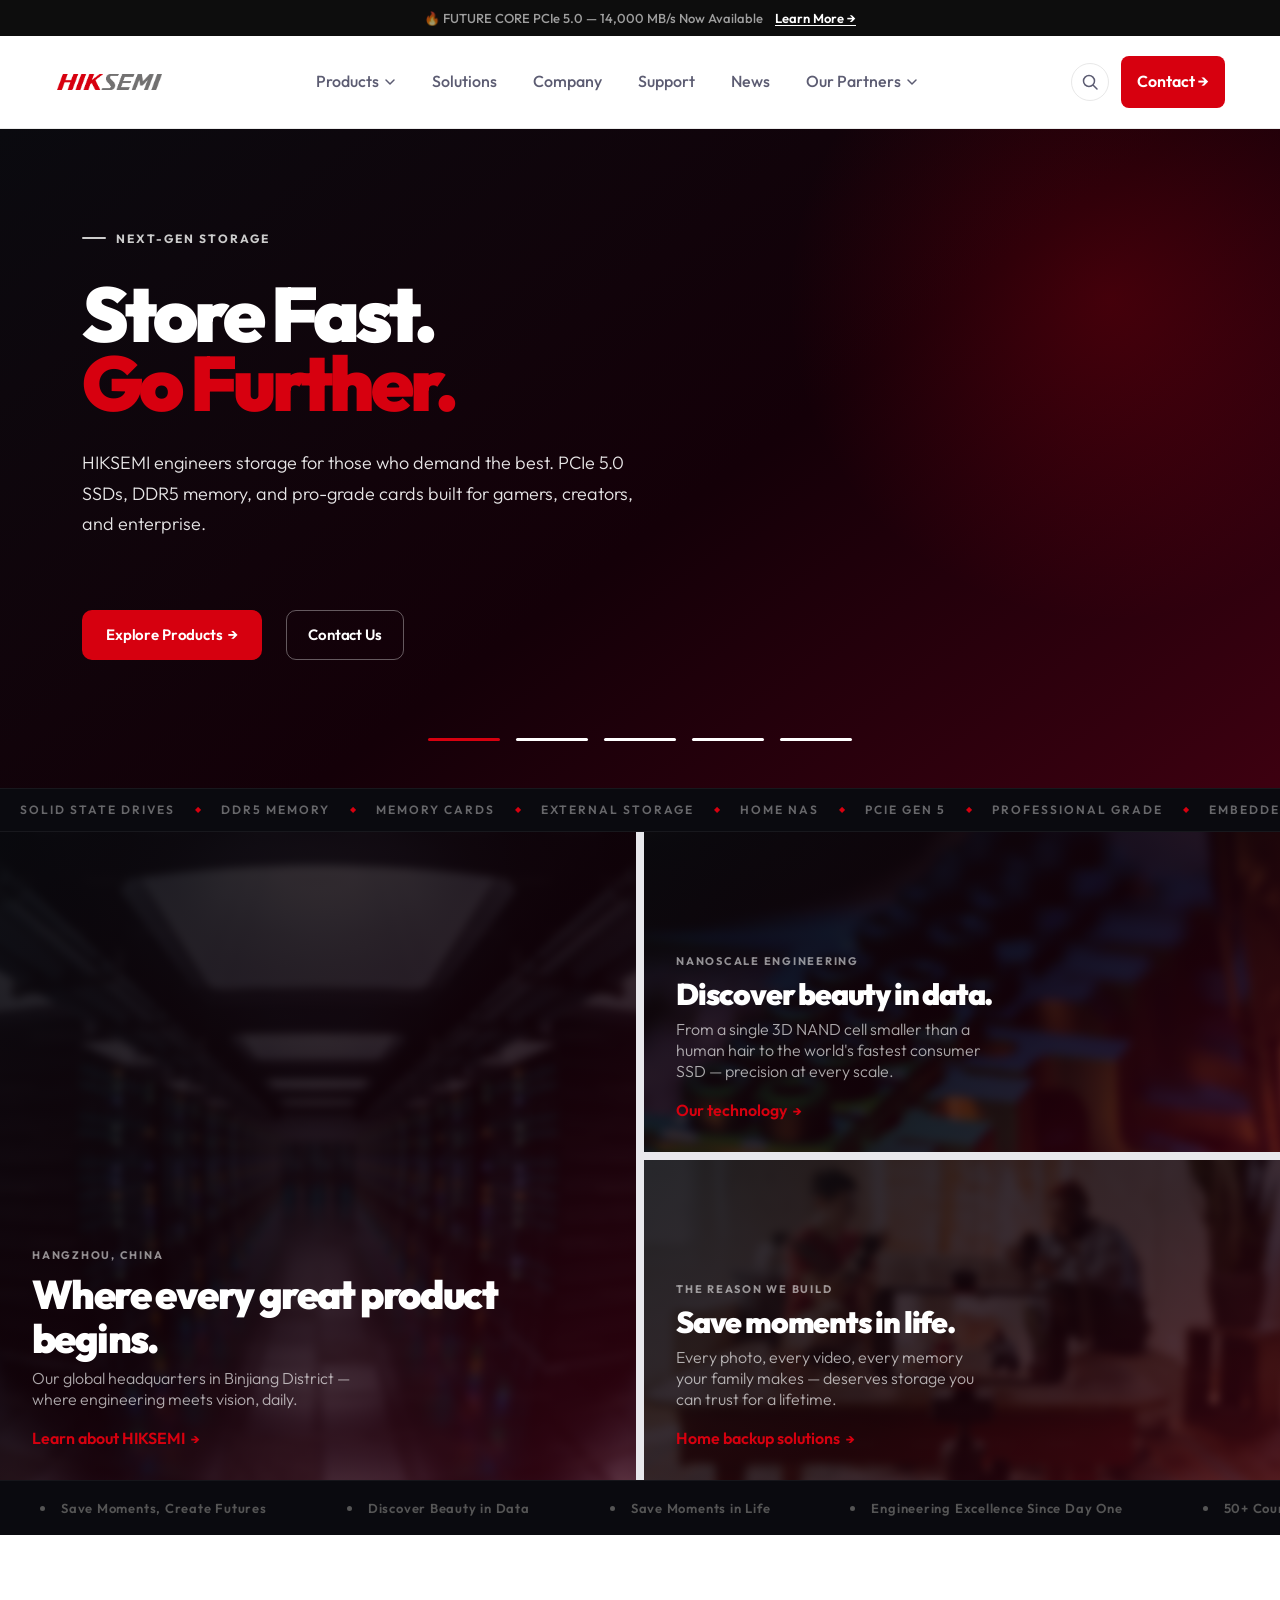
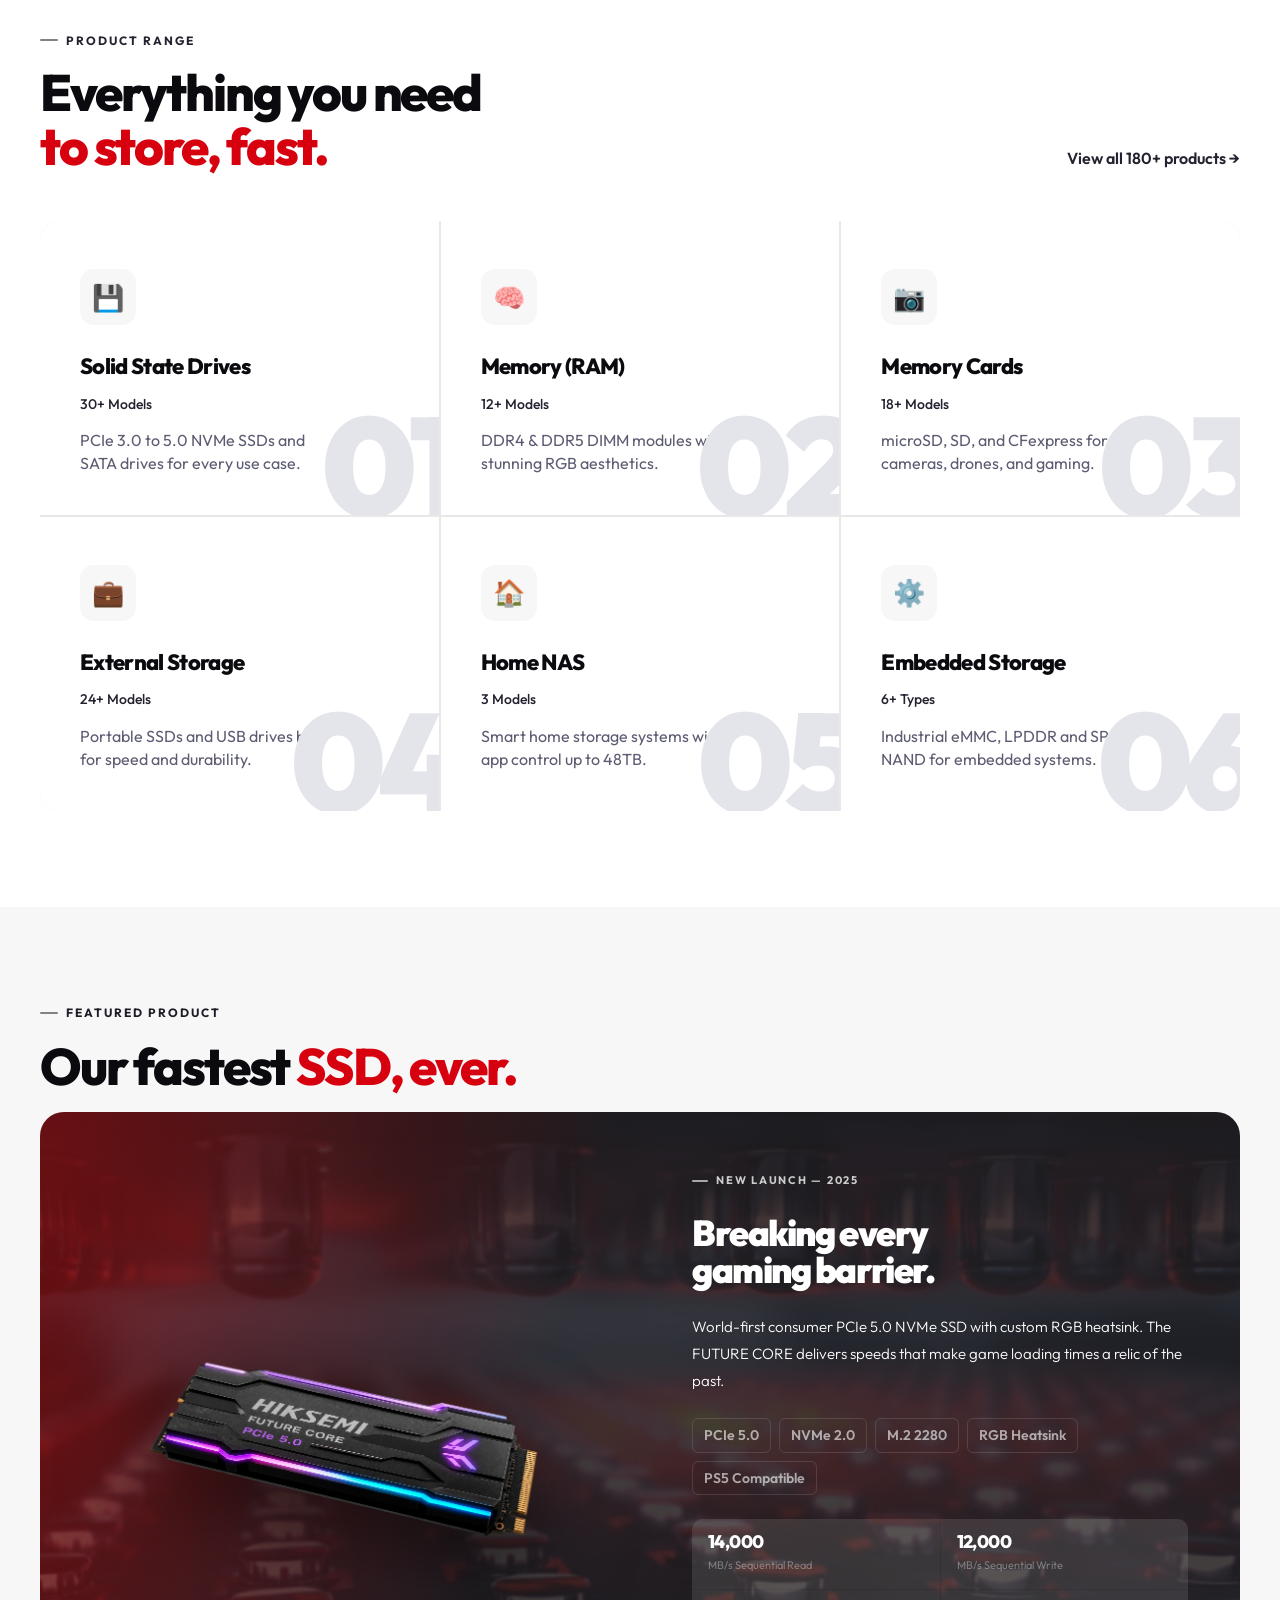
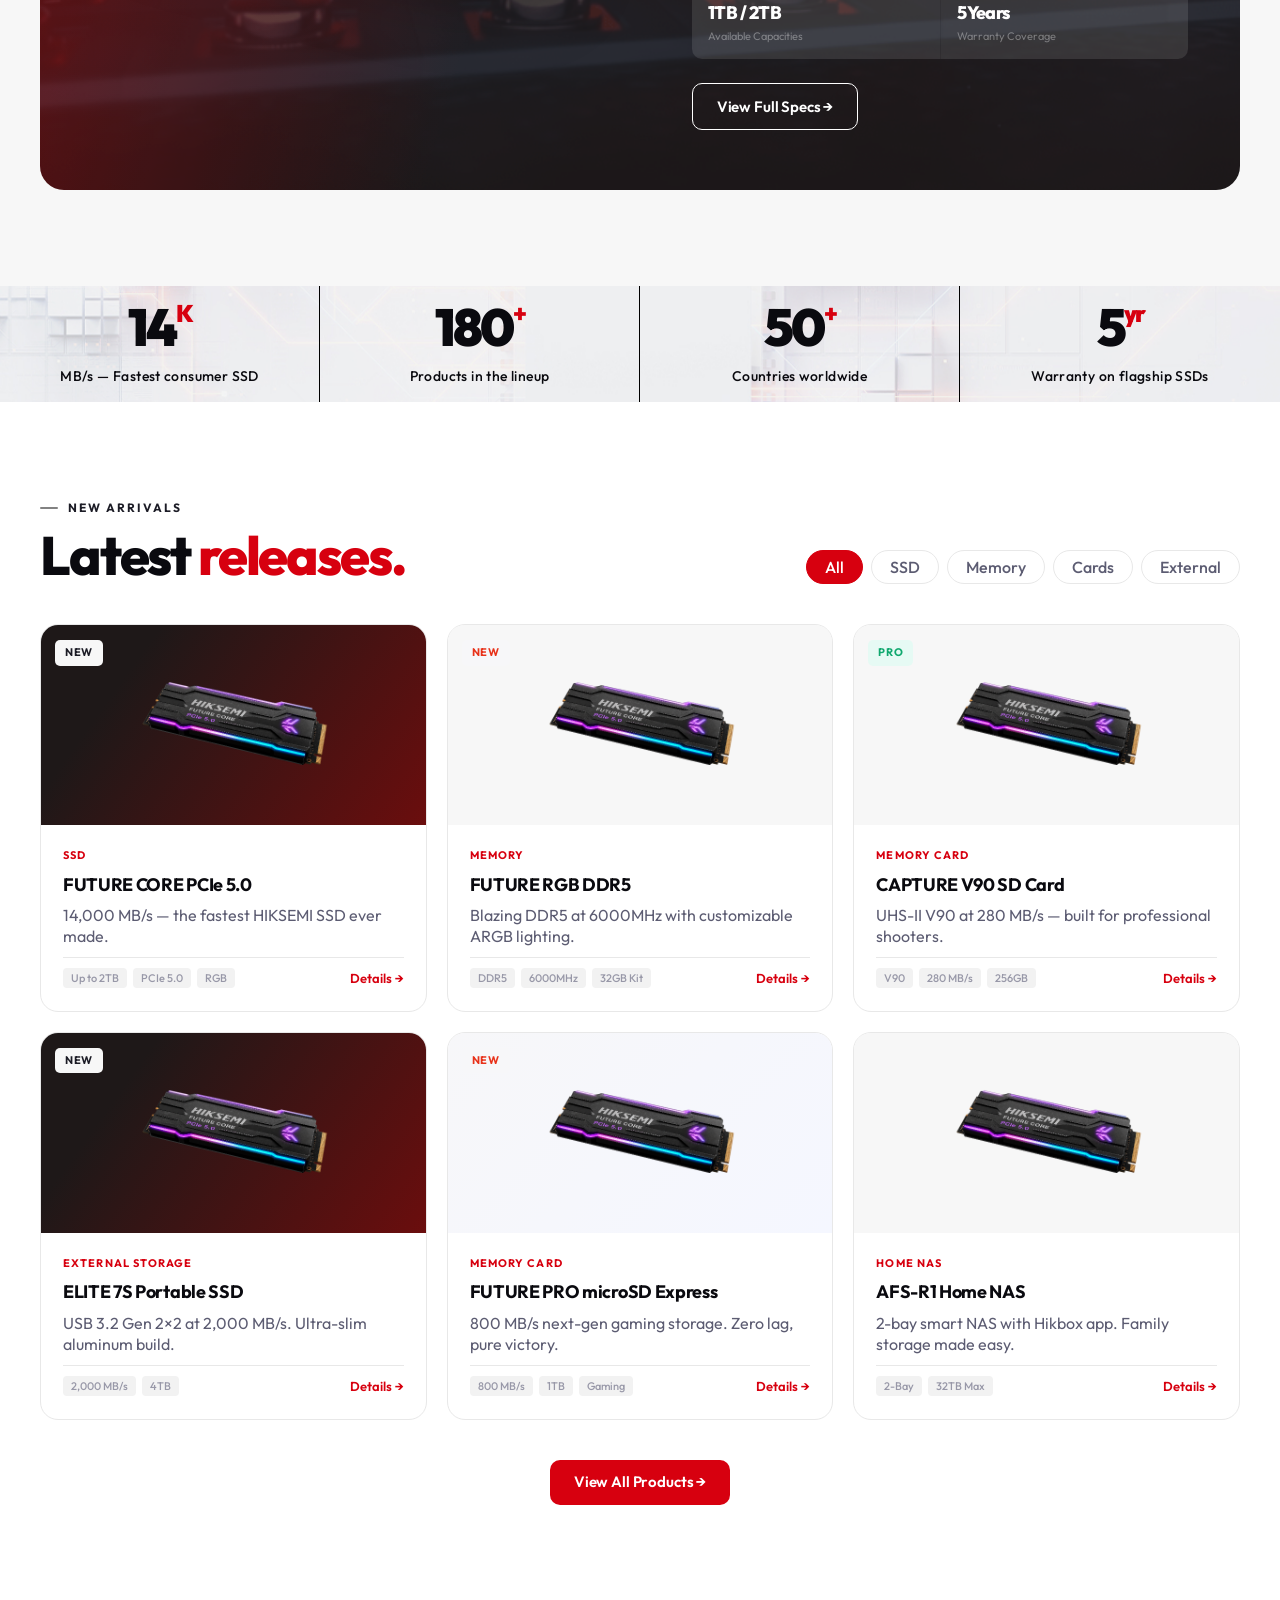
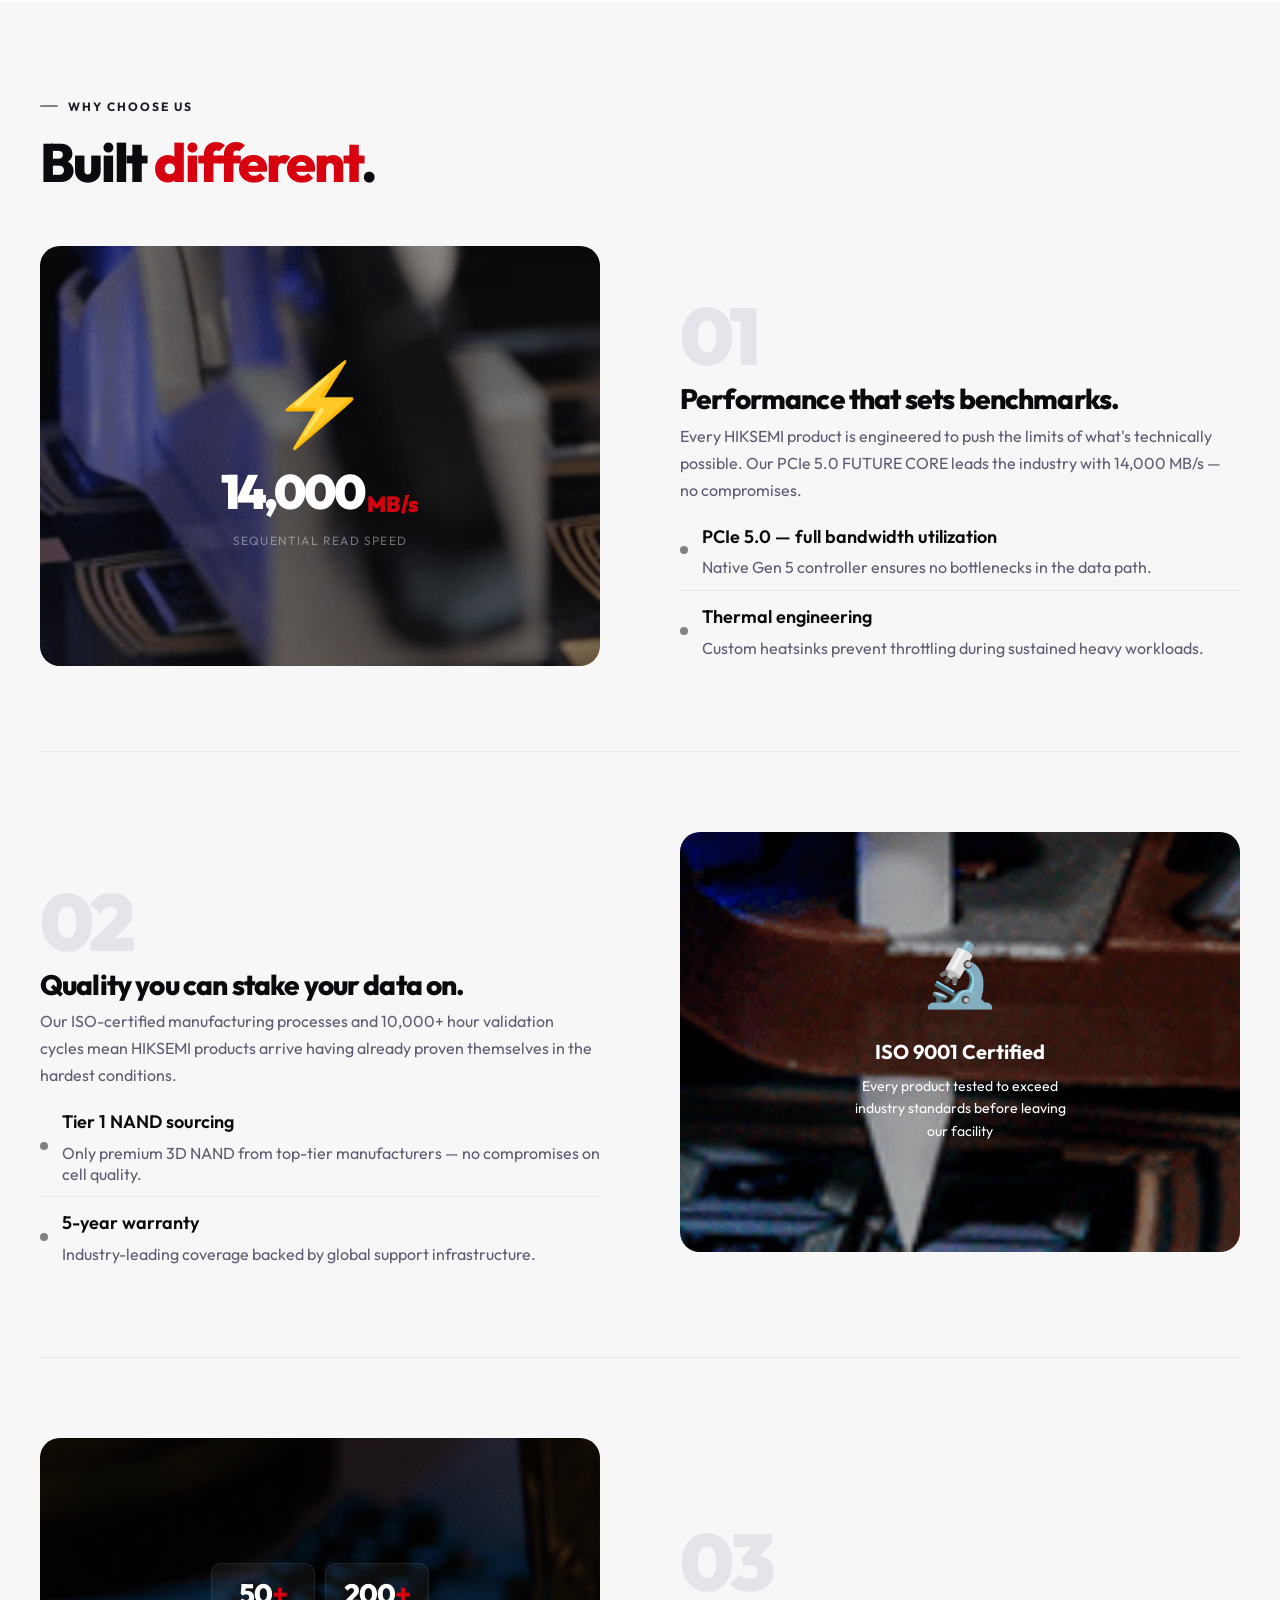
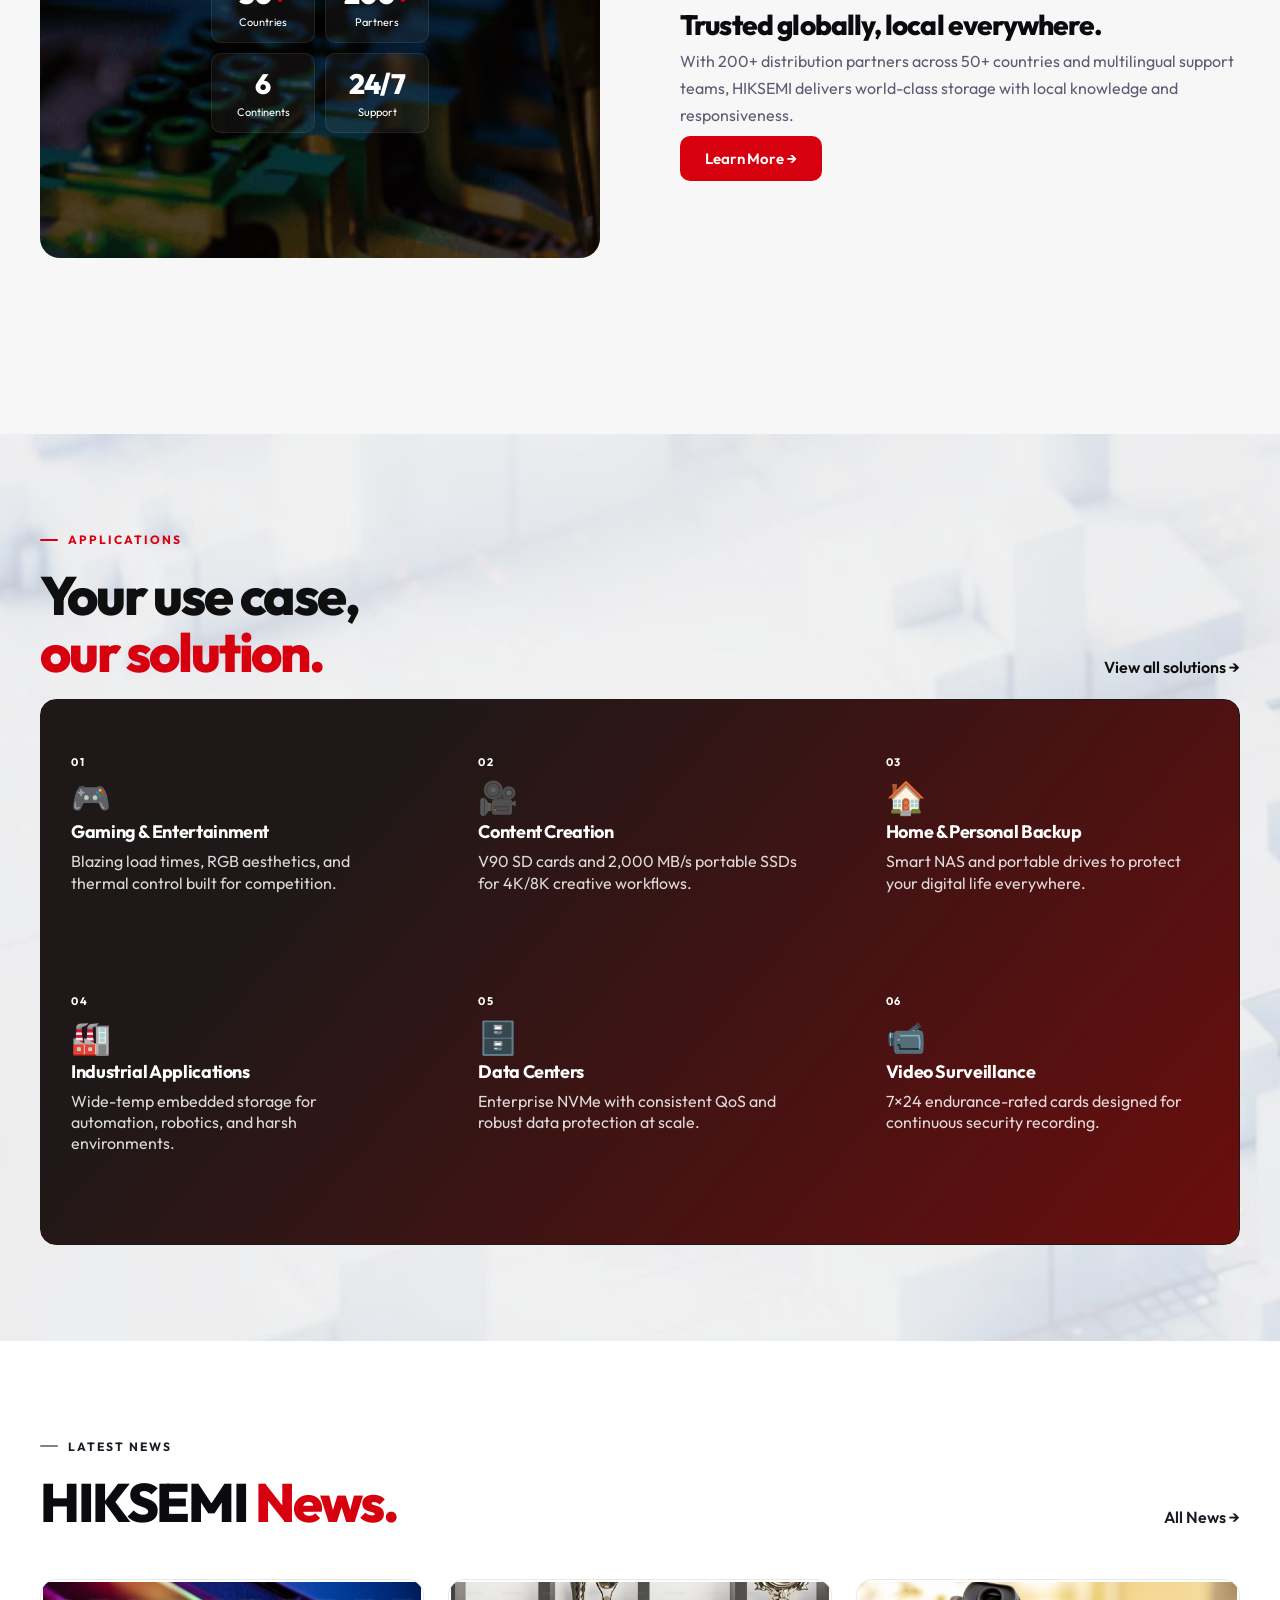
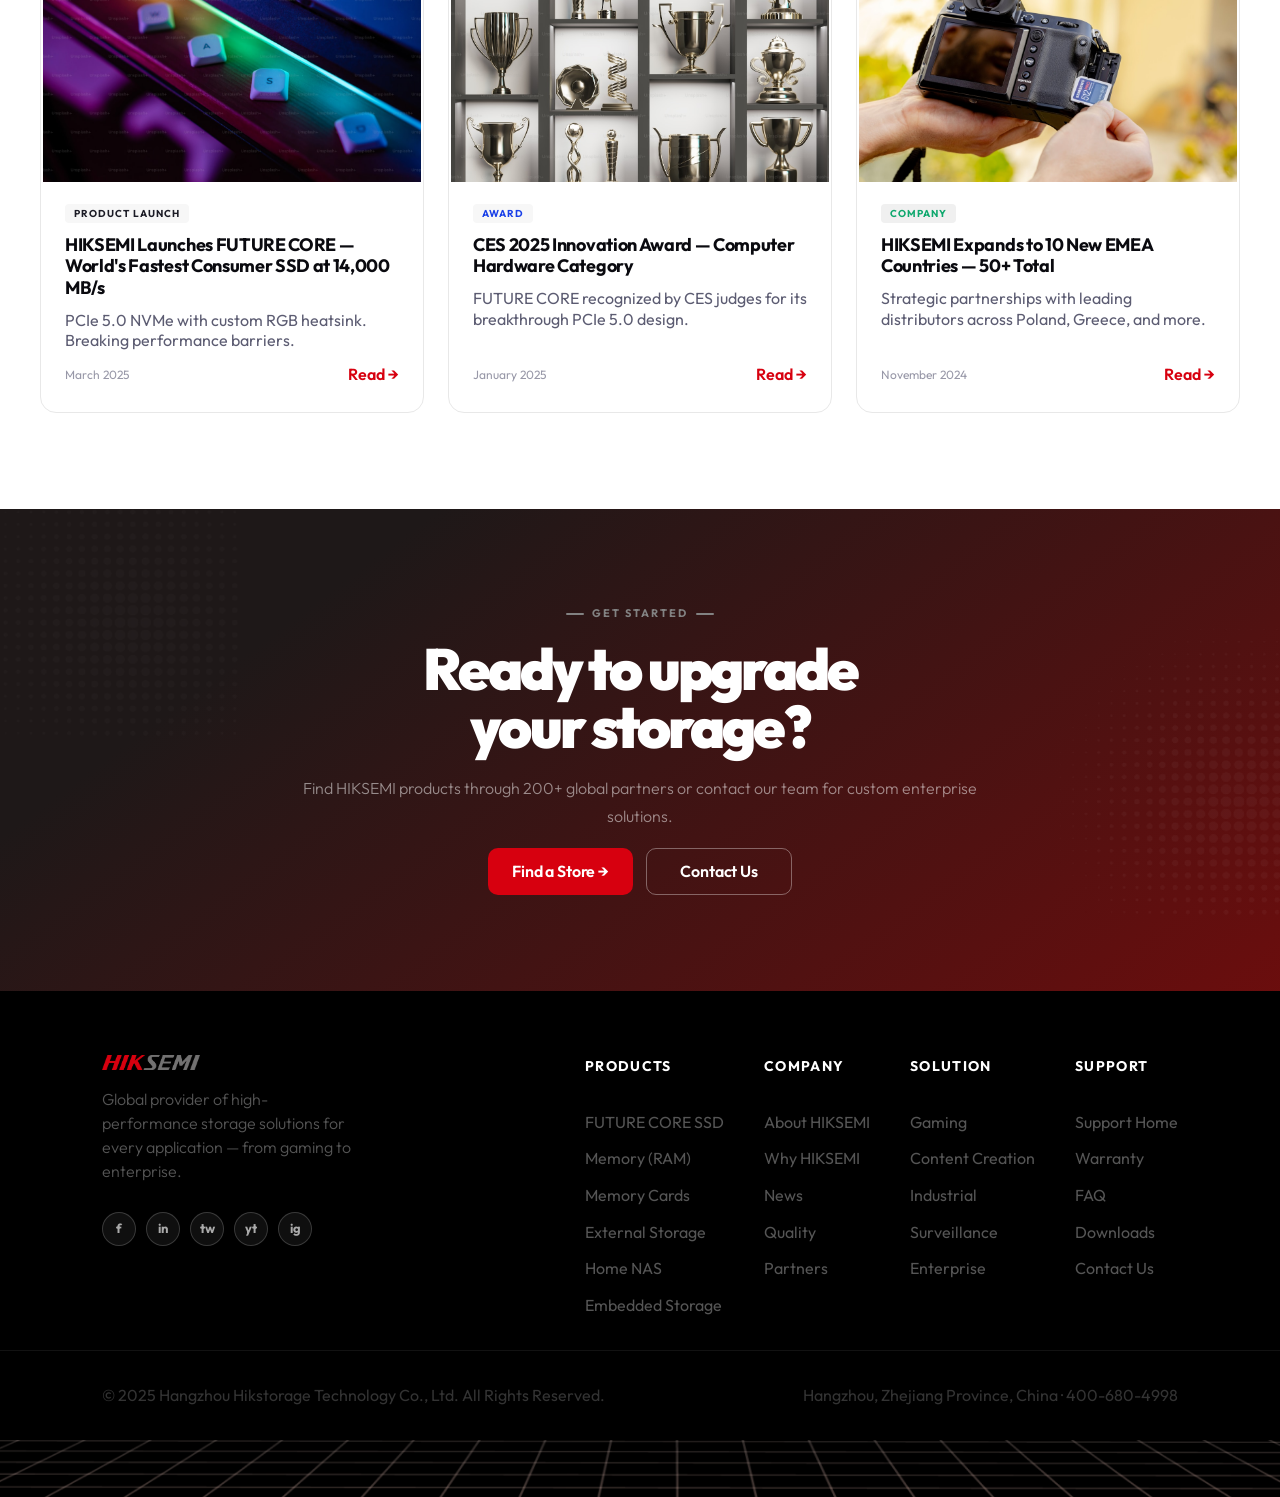
==== index.html @ 82816192 "Initial commit" ====
﻿<!DOCTYPE html>
<html lang="en">
<head>
  <meta charset="UTF-8" />
  <meta name="viewport" content="width=device-width, initial-scale=1.0" />
  <title>HIKSEMI – Store Fast. Go Further.</title>
  <link rel="preconnect" href="https://fonts.googleapis.com" />
  <link rel="preconnect" href="https://fonts.gstatic.com" crossorigin />
  <link href="https://fonts.googleapis.com/css2?family=Barlow:wght@300;400;500;600;700;800;900&family=Outfit:wght@300;400;500;600;700;800;900&display=swap" rel="stylesheet" />
  <link rel="stylesheet" href="css/styles.css" />
  <style>
    /* =============================================
       RESET & BASE
    ============================================= */
    *, *::before, *::after { box-sizing: border-box; margin: 0; padding: 0; }
    html { scroll-behavior: smooth; }
    body { font-family: 'Outfit', sans-serif; color: #0a0a0f; background: #fff; line-height: 1.6; overflow-x: hidden; }
    img { max-width: 100%; display: block; }
    a { text-decoration: none; color: inherit; }
    ul { list-style: none; }
    button { cursor: pointer; font-family: inherit; }

    /* =============================================
       VARIABLES
    ============================================= */
    :root {
      --red: #d7000f;
      --red-dark: #b5000d;
      --black: #0a0a0f;
      --steel: #1c1c26;
      --comet: #5c5c72;
      --muted: #9898a8;
      --border: #e8e8e8;
      --white: #ffffff;
      --inner: 1280px;
    }

    /* =============================================
       LAYOUT
    ============================================= */
    .wrap {
      width: 100%;
      max-width: var(--inner);
      margin: 0 auto;
      padding: 0 40px;
    }

    /* =============================================
       HERO
    ============================================= */
    .hero {
      background: linear-gradient(143deg, #0a0a0f 0%, #140008 55%, #3d0010 100%);
      min-height: 600px;
      display: flex;
      flex-direction: column;
      position: relative;
      overflow: hidden;
    }
    .hero::after {
      content: '';
      position: absolute;
      top: -180px; right: -180px;
      width: 700px; height: 700px;
      background: radial-gradient(circle, rgba(215,0,15,0.22) 0%, transparent 65%);
      pointer-events: none;
    }
    .hero-inner {
      max-width: 1920px;
      margin: 0 auto;
      padding: 100px 82px 80px;
      display: flex;
      align-items: flex-start;
      gap: 80px;
      flex: 1;
    }
    .hero-content { flex: 0 0 560px; }
    .hero-eyebrow { display: flex; align-items: center; gap: 10px; margin-bottom: 31px; }
    .hero-eyebrow-line { width: 24px; height: 2px; background: #ccc; border-radius: 1px; flex-shrink: 0; }
    .hero-eyebrow-text {
      font-family: 'Outfit', sans-serif;
      font-weight: 700;
      font-size: 12px;
      letter-spacing: 1.98px;
      color: #ccc;
      text-transform: uppercase;
    }
    .hero-h1 {
      font-family: 'Outfit', sans-serif;
      font-weight: 900;
      font-size: clamp(60px, 6vw, 90px);
      line-height: 0.9;
      letter-spacing: -4.1px;
      margin-bottom: 31px;
    }
    .hero-h1 .line1 { color: #fff; display: block; }
    .hero-h1 .line2 { color: #d7000f; display: block; }
    .hero-desc {
      font-family: 'Outfit', sans-serif;
      font-weight: 300;
      font-size: 18px;
      color: rgba(255,255,255,0.9);
      line-height: 1.7;
      margin-bottom: 70px;
    }
    .hero-btns { display: flex; gap: 24px; align-items: center; margin-bottom: 48px; }
    .hero-btn-primary {
      background: #d6000f;
      color: #fff;
      font-family: 'Outfit', sans-serif;
      font-weight: 600;
      font-size: 15px;
      letter-spacing: -0.15px;
      height: 50px;
      padding: 0 24px;
      border-radius: 10px;
      border: none;
      display: inline-flex;
      align-items: center;
      transition: background 0.2s, transform 0.15s;
      white-space: nowrap;
    }
    .hero-btn-primary:hover { background: #b5000d; transform: translateY(-1px); }
    .hero-btn-ghost {
      color: #fff;
      font-family: 'Outfit', sans-serif;
      font-weight: 600;
      font-size: 15px;
      letter-spacing: -0.15px;
      height: 50px;
      padding: 0 21px;
      border-radius: 10px;
      border: 1px solid rgba(255,255,255,0.35);
      background: transparent;
      display: inline-flex;
      align-items: center;
      transition: border-color 0.2s, background 0.2s;
    }
    .hero-btn-ghost:hover { border-color: rgba(255,255,255,0.6); background: rgba(255,255,255,0.05); }
    .hero-dots { display: flex; gap: 16px; align-items: center; position: absolute; bottom: 32px; left: 50%; transform: translateX(-50%) translateY(-500%); z-index: 2; }
    .hero-dot {
      width: 72px; height: 3px;
      border-radius: 8px;
      background: #fff;
      transition: background 0.25s;
      cursor: pointer;
      border: none;
      padding: 0;
      flex-shrink: 0;
    }
    .hero-dot.active { background: #d7000f; }

    /* Hero visual */
    .hero-visual { flex: 1; display: flex; align-items: center; justify-content: center; position: relative; }
    .hero-video {
      width: 100%;
      max-width: 600px;
      display: block;
      mix-blend-mode: screen;
      flex-shrink: 0;
    }

    /* =============================================
       MARQUEE STRIP
    ============================================= */
    .marquee-strip {
      background: #0a0a0f;
      border-top: 1px solid rgba(255,255,255,0.06);
      border-bottom: 1px solid rgba(255,255,255,0.06);
      overflow: hidden;
      height: 44px;
      display: flex;
      align-items: center;
    }
    .marquee-track {
      display: flex;
      animation: marquee-scroll 28s linear infinite;
      white-space: nowrap;
      will-change: transform;
    }
    @keyframes marquee-scroll {
      0%   { transform: translateX(0); }
      100% { transform: translateX(-50%); }
    }
    .marquee-item { display: flex; align-items: center; flex-shrink: 0; }
    .marquee-text {
      font-family: 'Outfit', sans-serif;
      font-weight: 600;
      font-size: 12px;
      letter-spacing: 2px;
      text-transform: uppercase;
      color: rgba(255,255,255,0.38);
      padding: 0 20px;
    }
    .marquee-sep { color: #d7000f; font-size: 8px; flex-shrink: 0; }

    /* =============================================
       THREE-PANEL EDITORIAL
    ============================================= */
    .editorial-panels {
      display: grid;
      grid-template-columns: 1fr 1fr;
      grid-template-rows: 320px 320px;
      gap: 8px;
      background: #e8e8ec;
    }
    .ep-panel {
      background: #111;
      overflow: hidden;
      position: relative;
    }
    .ep-left { grid-row: 1 / span 2; }
    /* full-bleed background image with blur */
    .ep-photo-left,
    .ep-photo-right {
      position: absolute;
      inset: 0;
      width: 100%;
      height: 100%;
      object-fit: cover;
      z-index: 0;
      border-radius: 0;
      transform: scale(1.06);
      filter: blur(4px);
    }
    /* brand red-black gradient overlay */
    .ep-panel::after {
      content: '';
      position: absolute;
      inset: 0;
      background: linear-gradient(
        143deg,
        rgba(10,10,15,0.88) 0%,
        rgba(20,0,8,0.82) 55%,
        rgba(61,0,16,0.75) 100%
      );
      z-index: 1;
      pointer-events: none;
    }
    .ep-content {
      position: absolute;
      bottom: 0;
      left: 0;
      right: 0;
      padding: 28px 32px;
      display: flex;
      flex-direction: column;
      gap: 8px;
      z-index: 2;
    }
    .ep-label {
      font-family: 'Outfit', sans-serif;
      font-weight: 700;
      font-size: 11px;
      letter-spacing: 1.76px;
      color: rgba(255,255,255,0.55);
      text-transform: uppercase;
    }
    .ep-heading-lg {
      font-family: 'Outfit', sans-serif;
      font-weight: 900;
      font-size: 40px;
      color: #fff;
      letter-spacing: -1.6px;
      line-height: 44px;
      margin: 0;
    }
    .ep-heading-sm {
      font-family: 'Outfit', sans-serif;
      font-weight: 900;
      font-size: 30px;
      color: #fff;
      letter-spacing: -1.2px;
      line-height: 33px;
      margin: 0;
    }
    .ep-desc {
      font-family: 'Outfit', sans-serif;
      font-weight: 300;
      font-size: 16px;
      color: rgba(255,255,255,0.65);
      line-height: 21px;
      max-width: 320px;
    }
    .ep-link {
      display: inline-flex;
      align-items: center;
      gap: 6px;
      font-family: 'Outfit', sans-serif;
      font-weight: 600;
      font-size: 16px;
      color: #d7000f;
      text-decoration: none;
      padding-top: 8px;
      width: fit-content;
      transition: opacity 0.2s;
    }
    .ep-link:hover { opacity: 0.75; }
    .ep-link-arrow { font-weight: 700; font-size: 13px; }
    .ep-dot-pattern { display: none; }
    @media (max-width: 992px) {
      .editorial-panels {
        grid-template-columns: 1fr;
        grid-template-rows: auto auto auto;
      }
      .ep-left { grid-row: auto; min-height: 400px; }
      .ep-photo-left { width: 220px; height: 220px; bottom: 140px; }
    }
    @media (max-width: 600px) {
      .editorial-panels { gap: 4px; }
      .ep-heading-lg { font-size: 32px; line-height: 36px; }
      .ep-heading-sm { font-size: 24px; line-height: 28px; }
    }

    /* =============================================
       TICKER QUOTES
    ============================================= */
    .ticker-wrap {
      background: #0a0a0f;
      border-top: 1px solid rgba(255,255,255,0.05);
      padding: 21px 0 20px;
      overflow: hidden;
    }
    .ticker-track {
      display: flex;
      align-items: center;
      width: max-content;
      animation: ticker-scroll 28s linear infinite;
    }
    .ticker-item {
      display: flex;
      align-items: center;
      gap: 16px;
      padding: 0 40px;
      flex-shrink: 0;
    }
    .ticker-dot {
      width: 5px;
      height: 5px;
      background: #555;
      border-radius: 2.5px;
      flex-shrink: 0;
    }
    .ticker-text {
      font-family: 'Outfit', sans-serif;
      font-size: 13px;
      font-weight: 600;
      color: #555;
      letter-spacing: 0.78px;
      white-space: nowrap;
      line-height: 1;
    }
    @keyframes ticker-scroll {
      0%   { transform: translateX(0); }
      100% { transform: translateX(-50%); }
    }

    /* =============================================
       CATEGORIES GRID — "Everything you need to store, fast."
    ============================================= */
    .cats-section { background: #fff; padding: 96px 0; }
    .cats-header {
      display: flex;
      align-items: flex-end;
      justify-content: space-between;
      margin-bottom: 48px;
    }
    .cats-eyebrow { display: flex; align-items: center; gap: 8px; margin-bottom: 16px; }
    .cats-eyebrow-line { width: 18px; height: 2px; background: #828282; border-radius: 1px; flex-shrink: 0; }
    .cats-eyebrow-text {
      font-weight: 700;
      font-size: 12px;
      letter-spacing: 1.9775px;
      color: #222230;
      text-transform: uppercase;
    }
    .cats-heading {
      font-weight: 800;
      font-size: clamp(38px, 4vw, 54px);
      line-height: 1.05;
      letter-spacing: -2.16px;
      color: #0a0a0f;
      margin: 0;
    }
    .cats-heading span { color: #d7000f; display: block; }
    .cats-view-all {
      font-weight: 600;
      font-size: 16px;
      color: #222230;
      text-decoration: none;
      white-space: nowrap;
      flex-shrink: 0;
      padding-bottom: 2px;
      transition: color 0.2s;
    }
    .cats-view-all:hover { color: #d7000f; }
    .cats-grid-wrap {
      background: #e8e8e8;
      border-radius: 20px;
      overflow: hidden;
    }
    .cats-grid {
      display: grid;
      grid-template-columns: repeat(3, 1fr);
      gap: 2px;
    }
    .cats-card {
      background: #fff;
      overflow: hidden;
      position: relative;
      padding: 48px 40px 40px;
      text-decoration: none;
      display: block;
      min-height: 287px;
      transition: background 0.2s;
    }
    .cats-card:hover { background: #fafafa; }
    .cats-card-icon {
      width: 56px;
      height: 56px;
      background: #f7f7f7;
      border-radius: 14px;
      display: flex;
      align-items: center;
      justify-content: center;
      font-size: 26px;
      margin-bottom: 24px;
      flex-shrink: 0;
    }
    .cats-card-name {
      font-weight: 800;
      font-size: 22px;
      color: #0a0a0f;
      letter-spacing: -0.66px;
      margin-bottom: 8px;
    }
    .cats-card-count {
      font-weight: 500;
      font-size: 14px;
      color: #222230;
      margin-bottom: 14px;
    }
    .cats-card-desc {
      font-weight: 400;
      font-size: 16px;
      color: #5c5c72;
      line-height: 23.1px;
      max-width: 260px;
    }
    .cats-card-num {
      position: absolute;
      bottom: -20px;
      right: -18px;
      font-weight: 900;
      font-size: 140px;
      color: #e4e4eb;
      letter-spacing: -8.4px;
      line-height: 140px;
      pointer-events: none;
      user-select: none;
    }

    /* =============================================
       FEATURED PRODUCT SHOWCASE — "Our fastest SSD, ever."
    ============================================= */
    .fp-section { background: #f7f7f7; padding: 96px 0; }
    .fp-eyebrow { display: flex; align-items: center; gap: 8px; margin-bottom: 18px; }
    .fp-eyebrow-line { width: 18px; height: 2px; background: #828282; border-radius: 1px; flex-shrink: 0; }
    .fp-eyebrow-text {
      font-weight: 700;
      font-size: 12px;
      letter-spacing: 1.9775px;
      color: #1c1c26;
      text-transform: uppercase;
    }
    .fp-heading {
      font-weight: 800;
      font-size: clamp(38px, 4vw, 54px);
      line-height: 1.05;
      letter-spacing: -2.16px;
      color: #0a0a0f;
      margin: 0 0 18px;
    }
    .fp-heading span { color: #d7000f; }
    .fp-card {
      position: relative;
      border-radius: 24px;
      overflow: hidden;
      min-height: 540px;
      display: flex;
    }
    .fp-card-bg {
      position: absolute;
      inset: 0;
      background: linear-gradient(106.62deg, rgb(117,12,12) 1.95%, rgb(30,24,24) 41.74%);
    }
    .fp-card-bg-img {
      position: absolute;
      inset: 0;
      width: 100%;
      height: 100%;
      object-fit: cover;
      opacity: 0.16;
      display: block;
    }
    /* Left visual half */
    .fp-left {
      flex: 0 0 50%;
      position: relative;
      overflow: hidden;
      display: flex;
      align-items: center;
      justify-content: center;
      padding: 40px;
      min-height: 540px;
    }
    .fp-product-img {
      width: 100%;
      max-width: 420px;
      height: auto;
      object-fit: contain;
      display: block;
      position: relative;
      z-index: 2;
      filter: drop-shadow(0 32px 48px rgba(0,0,0,0.6));
    }
    /* Right content half */
    .fp-right {
      flex: 0 0 50%;
      position: relative;
      z-index: 1;
      padding: 60px 52px;
      display: flex;
      flex-direction: column;
      gap: 24px;
      justify-content: center;
    }
    .fp-inner-eyebrow { display: flex; align-items: center; gap: 8px; }
    .fp-inner-eyebrow-line { width: 16px; height: 2px; background: #a8a8a8; border-radius: 1px; flex-shrink: 0; }
    .fp-inner-eyebrow-text {
      font-weight: 700;
      font-size: 11px;
      color: #ccc;
      letter-spacing: 1.76px;
      text-transform: uppercase;
    }
    .fp-inner-heading {
      font-weight: 900;
      font-size: 36px;
      color: #fff;
      letter-spacing: -1.44px;
      line-height: 37.8px;
      margin: 0;
    }
    .fp-desc {
      font-weight: 300;
      font-size: 15px;
      color: #fff;
      line-height: 27px;
      margin: 0;
    }
    .fp-tags { display: flex; gap: 8px; flex-wrap: wrap; }
    .fp-tag {
      border: 1px solid rgba(255,255,255,0.12);
      border-radius: 6px;
      padding: 5px 11px;
      font-weight: 600;
      font-size: 14px;
      color: rgba(255,255,255,0.6);
      white-space: nowrap;
    }
    .fp-stats {
      display: grid;
      grid-template-columns: 1fr 1fr;
      gap: 1px;
      background: rgba(255,255,255,0.08);
      border-radius: 10px;
      overflow: hidden;
    }
    .fp-stat {
      background: rgba(255,255,255,0.03);
      padding: 14px 16px;
    }
    .fp-stat-val {
      font-weight: 800;
      font-size: 18px;
      color: #fff;
      letter-spacing: -0.54px;
      line-height: 18px;
      margin-bottom: 6px;
    }
    .fp-stat-lbl {
      font-weight: 400;
      font-size: 11px;
      color: rgba(255,255,255,0.35);
    }
    .fp-btn {
      display: inline-flex;
      align-items: center;
      justify-content: center;
      width: 166px;
      height: 47px;
      border: 1px solid #fff;
      border-radius: 10px;
      font-weight: 600;
      font-size: 15px;
      color: #fff;
      letter-spacing: -0.15px;
      text-decoration: none;
      transition: background 0.2s;
    }
    .fp-btn:hover { background: rgba(255,255,255,0.1); }

    /* =============================================
       STATS BAR
    ============================================= */
    .stats-bar {
      position: relative;
      overflow: hidden;
    }
    .stats-bar::before {
      content: '';
      position: absolute;
      inset: 0;
      background-image: url('images/stats-bg.jpg');
      background-size: cover;
      background-position: center;
    }
    .stats-bar::after {
      content: '';
      position: absolute;
      inset: 0;
      background: rgba(0,0,0,0.04);
    }
    .stats-grid {
      display: flex;
      align-items: center;
      position: relative;
      z-index: 1;
      max-width: var(--inner);
      margin: 0 auto;
    }
    .stat-item {
      flex: 0 0 25%;
      display: flex;
      flex-direction: column;
      align-items: center;
      justify-content: center;
      height: 116px;
      padding: 0 20px;
      text-align: center;
      border-right: 1px solid #000;
    }
    .stat-item:last-child { border-right: none; }
    .stat-value {
      font-weight: 900;
      font-size: 52px;
      color: #0a0a0f;
      letter-spacing: -2.6px;
      line-height: 52px;
      margin-bottom: 8px;
    }
    .stat-value span {
      font-size: 24px;
      color: #d7000f;
      font-weight: 900;
      letter-spacing: -2.6px;
      vertical-align: top;
      line-height: 24px;
    }
    .stat-label {
      font-weight: 500;
      font-size: 14px;
      color: #0a0a0f;
      text-align: center;
      letter-spacing: 0.39px;
    }

    /* =============================================
       NEW ARRIVALS / LATEST RELEASES
    ============================================= */
    .latest-section { padding: 96px 0; background: #fff; }
    .latest-top {
      display: flex;
      align-items: flex-end;
      justify-content: space-between;
      margin-bottom: 40px;
    }
    .latest-eyebrow {
      display: flex;
      align-items: center;
      gap: 10px;
      margin-bottom: 10px;
    }
    .latest-eyebrow-line { width: 18px; height: 2px; background: #828282; border-radius: 1px; flex-shrink: 0; }
    .latest-eyebrow-text {
      font-weight: 700;
      font-size: 12px;
      letter-spacing: 1.9775px;
      color: #1c1c26;
      text-transform: uppercase;
    }
    .latest-heading {
      font-weight: 800;
      font-size: 54px;
      letter-spacing: -2.16px;
      line-height: 56.7px;
      color: #0a0a0f;
      margin: 0;
    }
    .latest-heading span { color: #d7000f; }
    .latest-filters {
      display: flex;
      gap: 8px;
      flex-shrink: 0;
    }
    .filter-tab {
      height: 34px;
      padding: 0 18px;
      font-weight: 500;
      font-size: 16px;
      border-radius: 100px;
      border: 1px solid #e8e8e8;
      background: #fff;
      color: #5c5c72;
      cursor: pointer;
      white-space: nowrap;
      transition: background 0.2s, color 0.2s, border-color 0.2s;
    }
    .filter-tab.active { background: #d7000f; color: #fff; border-color: #d7000f; }
    .filter-tab:hover:not(.active) { border-color: #9898a8; color: #1c1c26; }
    .latest-grid {
      display: grid;
      grid-template-columns: repeat(3, 1fr);
      gap: 20px;
    }
    .na-card {
      border: 1px solid #e8e8e8;
      border-radius: 18px;
      background: #fff;
      overflow: hidden;
      display: flex;
      flex-direction: column;
      transition: box-shadow 0.25s, transform 0.25s;
    }
    .na-card:hover { box-shadow: 0 8px 32px rgba(0,0,0,0.1); transform: translateY(-2px); }
    .na-img {
      height: 200px;
      position: relative;
      overflow: hidden;
      display: flex;
      align-items: center;
      justify-content: center;
      flex-shrink: 0;
    }
    .na-img-dark { background: linear-gradient(125.67deg, rgb(30,24,24) 22.83%, rgb(117,12,12) 110.15%); }
    .na-img-gray { background: #f7f7f7; }
    .na-img-light { background: linear-gradient(135deg, #f7f7f9 0%, #f5f7ff 100%); }
    .na-img-label {
      font-weight: 800;
      font-size: 13px;
      letter-spacing: 1px;
      color: rgba(255,255,255,0.18);
      text-align: center;
      padding: 0 20px;
    }
    .na-img-gray .na-img-label,
    .na-img-light .na-img-label { color: rgba(0,0,0,0.12); }
    .na-product-img { width: 200px; height: 110px; object-fit: contain; display: block; }
    .na-badge {
      position: absolute;
      top: 15px;
      left: 14px;
      font-weight: 700;
      font-size: 11px;
      letter-spacing: 0.66px;
      text-transform: uppercase;
      padding: 4px 10px;
      border-radius: 5px;
      z-index: 1;
    }
    .na-badge-new       { background: #f7f7f7; color: #1c1c26; }
    .na-badge-new-light { background: #f7f7f9; color: #e8321a; }
    .na-badge-pro       { background: #e6faf4; color: #0fa86e; }
    .na-body {
      padding: 22px;
      display: flex;
      flex-direction: column;
      gap: 10px;
      flex: 1;
    }
    .na-cat  { font-weight: 700; font-size: 11px; letter-spacing: 1.1px; text-transform: uppercase; color: #d7000f; }
    .na-name { font-weight: 700; font-size: 18px; letter-spacing: -0.32px; line-height: 20.8px; color: #0a0a0f; }
    .na-desc { font-weight: 400; font-size: 16px; line-height: 20.8px; color: #5c5c72; flex: 1; }
    .na-footer {
      display: flex;
      align-items: center;
      justify-content: space-between;
      border-top: 1px solid #e8e8e8;
      padding-top: 10px;
    }
    .na-tags { display: flex; gap: 6px; flex-wrap: wrap; }
    .na-tag  { height: 20px; padding: 0 8px; background: #f2f2f2; border-radius: 4px; font-size: 11px; font-weight: 500; color: #9898a8; line-height: 20px; white-space: nowrap; }
    .na-cta  { font-size: 13px; font-weight: 600; color: #d7000f; white-space: nowrap; flex-shrink: 0; }
    .latest-view-all { text-align: center; margin-top: 40px; }
    .latest-view-all a {
      display: inline-flex;
      align-items: center;
      justify-content: center;
      width: 180px;
      height: 45px;
      background: #d7000f;
      color: #fff;
      border-radius: 10px;
      font-size: 15px;
      font-weight: 600;
      letter-spacing: -0.15px;
      text-decoration: none;
      transition: opacity 0.2s;
    }
    .latest-view-all a:hover { opacity: 0.88; }

    /* =============================================
       WHY HIKSEMI — "Built different."
    ============================================= */
    .why-section { padding: 96px 0; background: #f7f7f7; }
    .why-eyebrow { display: flex; align-items: center; gap: 10px; margin-bottom: 18px; }
    .why-eyebrow-line { width: 18px; height: 2px; background: #828282; border-radius: 1px; flex-shrink: 0; }
    .why-eyebrow-text { font-weight: 700; font-size: 12px; letter-spacing: 1.9775px; color: #1c1c26; text-transform: uppercase; }
    .why-heading { font-weight: 800; font-size: 54px; letter-spacing: -2.16px; line-height: 56.7px; color: #0a0a0f; margin: 0 0 18px; }
    .why-heading span { color: #d7000f; }
    .why-blocks { display: flex; flex-direction: column; }
    .why-block {
      display: flex;
      gap: 80px;
      align-items: flex-start;
      padding: 80px 0;
      border-top: 1px solid #e8e8e8;
    }
    .why-block:first-child { border-top: none; padding-top: 38px; }
    /* Block 2 HTML order (content → image) naturally achieves left/right alternation without row-reverse */
    .why-block-image {
      flex: 0 0 calc(50% - 40px);
      aspect-ratio: 600 / 450;
      border-radius: 20px;
      overflow: hidden;
      position: relative;
    }
    .why-block-image img {
      position: absolute; inset: 0;
      width: 100%; height: 100%;
      object-fit: cover; display: block;
    }
    .why-block-image-overlay { position: absolute; inset: 0; border-radius: 20px; }
    .why-block-image-center {
      position: absolute;
      top: 50%; left: 50%;
      transform: translate(-50%, -50%);
      text-align: center;
      width: 100%;
    }
    /* Block 1 — speed overlay */
    .why-speed-emoji { font-size: 80px; line-height: 1; display: block; margin-bottom: 24px; }
    .why-speed-row { display: inline-flex; align-items: flex-end; gap: 4px; }
    .why-speed-num {
      font-weight: 900; font-size: 48px; color: #fff;
      letter-spacing: -2.4px; line-height: 48px;
    }
    .why-speed-unit {
      font-size: 22px; font-weight: 900; color: #d7000f;
      line-height: 22px;
    }
    .why-speed-label {
      display: block; margin-top: 14px;
      font-size: 12px; font-weight: 400;
      color: rgba(255,255,255,0.4);
      letter-spacing: 1.2px; text-transform: uppercase;
    }
    /* Block 2 — ISO overlay */
    .why-cert-emoji  { font-size: 64px; line-height: 1; display: block; margin-bottom: 31px; }
    .why-cert-title  { font-size: 20px; font-weight: 700; color: #fff; margin-bottom: 7px; }
    .why-cert-desc   { font-size: 14px; font-weight: 400; color: #fff; line-height: 22.4px; max-width: 220px; margin: 0 auto; }
    /* Block 3 — global stats grid overlay */
    .why-stats-grid {
      display: grid; grid-template-columns: 1fr 1fr;
      gap: 10px; width: 218px; margin: 0 auto;
    }
    .why-stat-card {
      background: rgba(255,255,255,0.05);
      border: 1px solid rgba(255,255,255,0.08);
      border-radius: 10px; padding: 16px;
      height: 80px; box-sizing: border-box;
    }
    .why-stat-val { font-size: 28px; font-weight: 800; color: #fff; letter-spacing: -0.84px; line-height: 28px; }
    .why-stat-val span { color: #d7000f; }
    .why-stat-lbl  { font-size: 11px; font-weight: 400; color: #fff; margin-top: 6px; }
    /* Content column */
    .why-block-content {
      flex: 0 0 calc(50% - 40px);
      padding-top: 50px;
      display: flex; flex-direction: column;
    }
    .why-block:nth-child(3) .why-block-content { padding-top: 84px; }
    .why-block-num {
      font-size: 80px; font-weight: 900;
      color: #e4e4eb; letter-spacing: -4.8px; line-height: 80px;
      margin-bottom: 7px;
    }
    .why-block-title {
      font-size: 28px; font-weight: 800;
      letter-spacing: -0.84px; line-height: 32.2px;
      color: #0a0a0f; margin-bottom: 7px;
    }
    .why-block-desc {
      font-size: 16px; font-weight: 400;
      color: #5c5c72; line-height: 27px;
      margin-bottom: 7px;
    }
    .why-bullets { display: flex; flex-direction: column; }
    .why-bullet {
      display: flex; gap: 14px; align-items: center;
      padding: 12px 0; border-bottom: 1px solid #e8e8e8;
    }
    .why-bullet:last-child { border-bottom: none; }
    .why-bullet-dot {
      width: 8px; height: 8px; background: #828282;
      border-radius: 50%; flex-shrink: 0;
    }
    .why-bullet-body { display: flex; flex-direction: column; gap: 6px; }
    .why-bullet-title { font-size: 18px; font-weight: 600; color: #0a0a0f; }
    .why-bullet-desc  { font-size: 16px; font-weight: 400; color: #5c5c72; line-height: 20.8px; }
    .why-block-btn {
      display: inline-flex; align-items: center; justify-content: center;
      height: 45px; width: 142px;
      background: #d7000f; color: #fff;
      border-radius: 10px; font-size: 15px;
      font-weight: 600; letter-spacing: -0.15px;
      text-decoration: none; margin-top: 0;
      transition: opacity 0.2s;
    }
    .why-block-btn:hover { opacity: 0.88; }

    /* =============================================
       EDITORIAL DARK SECTION
    ============================================= */
    .editorial-section {
      position: relative;
      min-height: 500px;
      overflow: hidden;
      background: #0a0a0f;
      display: flex;
      align-items: center;
    }
    .editorial-bg {
      position: absolute;
      inset: 0;
      width: 100%;
      height: 100%;
      object-fit: cover;
      opacity: 0.3;
      display: block;
    }
    .editorial-overlay {
      position: absolute;
      inset: 0;
      background: linear-gradient(90deg, rgba(10,10,15,0.95) 35%, rgba(10,10,15,0.4) 100%);
    }
    .editorial-content {
      position: relative;
      z-index: 2;
      padding: 80px 0;
    }
    .editorial-eyebrow { display: flex; align-items: center; gap: 10px; margin-bottom: 20px; }
    .editorial-eyebrow-line { width: 18px; height: 1px; background: rgba(255,255,255,0.25); flex-shrink: 0; }
    .editorial-eyebrow-text {
      font-weight: 700;
      font-size: 12px;
      letter-spacing: 2px;
      color: rgba(255,255,255,0.45);
      text-transform: uppercase;
    }
    .editorial-heading {
      font-weight: 800;
      font-size: clamp(36px, 4vw, 56px);
      color: #fff;
      letter-spacing: -2px;
      line-height: 1.05;
      margin-bottom: 20px;
      max-width: 560px;
    }
    .editorial-heading span { color: #d7000f; }
    .editorial-desc {
      font-weight: 300;
      font-size: 17px;
      color: rgba(255,255,255,0.52);
      line-height: 1.7;
      max-width: 460px;
      margin-bottom: 36px;
    }
    .editorial-btn {
      display: inline-flex;
      align-items: center;
      gap: 8px;
      height: 50px;
      padding: 0 28px;
      background: #d7000f;
      border-radius: 10px;
      font-size: 16px;
      font-weight: 600;
      color: #fff;
      width: fit-content;
      transition: background 0.2s;
    }
    .editorial-btn:hover { background: #b5000d; }

    /* =============================================
       SOLUTIONS — "Your use case, our solution."
    ============================================= */
    .solutions-section { position: relative; padding: 96px 0; background: #fff; overflow: hidden; }
    .solutions-section::before {
      content: ''; position: absolute; inset: 0;
      background-image: url('images/solutions-bg.jpg');
      background-size: cover; background-position: center; opacity: 0.37;
    }
    .solutions-section::after { content: ''; position: absolute; inset: 0; background: rgba(0,0,0,0.05); }
    .solutions-section .wrap { position: relative; z-index: 1; }
    .solutions-eyebrow { display: flex; align-items: center; gap: 10px; margin-bottom: 18px; }
    .solutions-eyebrow-line { width: 18px; height: 2px; background: #d7000f; border-radius: 1px; flex-shrink: 0; }
    .solutions-eyebrow-text { font-weight: 700; font-size: 12px; letter-spacing: 1.9775px; color: #d7000f; text-transform: uppercase; }
    .solutions-top { display: flex; align-items: flex-end; justify-content: space-between; margin-bottom: 18px; }
    .solutions-heading { font-weight: 800; font-size: 54px; color: #0f0f0f; letter-spacing: -2.16px; line-height: 56.7px; }
    .solutions-heading span { color: #d7000f; }
    .solutions-view-all { font-weight: 600; font-size: 16px; color: #0f0f0f; text-decoration: none; white-space: nowrap; transition: opacity 0.2s; }
    .solutions-view-all:hover { opacity: 0.7; }
    .solutions-cards {
      background: linear-gradient(130.56deg, rgb(30,24,24) 22.83%, rgb(117,12,12) 110.15%);
      border: 1px solid #1e1818; border-radius: 16px; overflow: hidden;
      display: flex; flex-direction: column; padding: 34px 0; gap: 24px;
    }
    .solutions-row { display: flex; gap: 24px; }
    .solution-card { flex: 1; padding: 20px 30px; display: flex; flex-direction: column; gap: 10px; }
    .solution-num { font-size: 11px; font-weight: 700; color: #fff; letter-spacing: 1.54px; }
    .solution-emoji { font-size: 32px; line-height: 1; }
    .solution-name { font-size: 18px; font-weight: 700; color: #fff; letter-spacing: -0.36px; line-height: 1; }
    .solution-desc { font-size: 16px; font-weight: 400; color: rgba(255,255,255,0.84); line-height: 21.45px; }
    .solution-arrow { height: 25px; opacity: 0; font-size: 18px; font-weight: 400; color: #1c1c26; line-height: 25px; }

    /* =============================================
       NEWS — "HIKSEMI News."
    ============================================= */
    .news-section { padding: 96px 0; background: #fff; }
    .news-header {
      display: flex;
      align-items: flex-end;
      justify-content: space-between;
      margin-bottom: 48px;
    }
    .news-eyebrow { display: flex; align-items: center; gap: 10px; margin-bottom: 18px; }
    .news-eyebrow-line { width: 18px; height: 2px; background: #828282; border-radius: 1px; flex-shrink: 0; }
    .news-eyebrow-text { font-weight: 700; font-size: 12px; letter-spacing: 1.9775px; color: #1c1c26; text-transform: uppercase; }
    .news-heading { font-weight: 800; font-size: 54px; letter-spacing: -2.16px; line-height: 56.7px; color: #0a0a0f; }
    .news-heading span { color: #d7000f; }
    .news-all-link {
      font-size: 16px;
      font-weight: 600;
      color: #1c1c26;
      white-space: nowrap;
      flex-shrink: 0;
      text-decoration: none;
      transition: opacity 0.2s;
    }
    .news-all-link:hover { opacity: 0.7; }
    .news-grid { display: grid; grid-template-columns: repeat(3, 1fr); gap: 24px; }
    .news-card {
      border: 1px solid #e8e8e8;
      border-radius: 16px;
      overflow: hidden;
      display: flex;
      flex-direction: column;
      padding: 2px;
      text-decoration: none;
      color: inherit;
    }
    .news-img { height: 200px; width: 100%; object-fit: cover; display: block; flex-shrink: 0; }
    .news-body {
      padding: 22px;
      display: flex;
      flex-direction: column;
      justify-content: space-between;
      gap: 11px;
      flex: 1;
    }
    .news-content { display: flex; flex-direction: column; gap: 11px; }
    .news-tag {
      display: inline-block;
      height: 19px;
      padding: 0 9px;
      border-radius: 4px;
      font-size: 10px;
      font-weight: 700;
      letter-spacing: 1px;
      text-transform: uppercase;
      line-height: 19px;
      width: fit-content;
    }
    .news-tag-red   { background: #f7f7f7; color: #1c1c26; }
    .news-tag-amber { background: #f7f7f7; color: #1a40e8; }
    .news-tag-green { background: #f0f0f0; color: #0fa86e; }
    .news-title { font-weight: 700; font-size: 18px; color: #0a0a0f; letter-spacing: -0.32px; line-height: 21.6px; }
    .news-excerpt { font-size: 16px; font-weight: 400; color: #5c5c72; line-height: 20.8px; }
    .news-footer { display: flex; align-items: center; justify-content: space-between; }
    .news-date { font-size: 12px; font-weight: 400; color: #9898a8; }
    .news-read { font-size: 16px; font-weight: 600; color: #d7000f; }


    /* =============================================
       RESPONSIVE
    ============================================= */
    @media (max-width: 1100px) {
      .nav-wrap { padding: 16px 32px; }
      .hero-inner { padding: 100px 5% 70px; gap: 40px; }
      .hero-content { flex: 0 0 460px; }
      .hero-video { max-width: 460px; }
    }
    @media (max-width: 992px) {
      .hero-inner { flex-direction: column; align-items: flex-start; padding: 80px 5% 60px; }
      .hero-content { flex: none; }
      .hero-video { max-width: 420px; }
      .fp-card { flex-direction: column; }
      .fp-left { flex: none; min-height: 360px; }
      .fp-right { flex: none; }
      .why-block { flex-direction: column; gap: 32px; }
      .why-block-image { flex: none; width: 100%; aspect-ratio: 600 / 360; }
      .why-block-content { flex: none; width: 100%; padding-top: 0; }
      .why-block:nth-child(3) .why-block-content { padding-top: 0; }
      .why-heading { font-size: 40px; line-height: 1.1; }
      /* cats-grid removed */
      .cats-grid { grid-template-columns: repeat(2, 1fr); }
      .latest-top { flex-wrap: wrap; gap: 20px; }
      .latest-grid { grid-template-columns: repeat(2, 1fr); }
      .news-grid { grid-template-columns: repeat(2, 1fr); }
      .solutions-row { flex-wrap: wrap; }
      .solution-card { flex: 0 0 calc(50% - 12px); }
      .stats-grid { flex-wrap: wrap; }
      .stat-item { flex: 0 0 50%; height: 100px; border-bottom: 1px solid #000; }
      .stat-item:nth-child(even) { border-right: none; }
      .stat-item:nth-child(3), .stat-item:nth-child(4) { border-bottom: none; }
    }
    @media (max-width: 768px) {

      .nav-links { display: none; }
      .hero-h1 { font-size: clamp(44px, 12vw, 72px); letter-spacing: -2.5px; }
      .fp-right { padding: 40px 28px; }
      .why-block-content { padding: 40px 24px; }
      .why-heading, .news-heading, .latest-heading { font-size: 40px; line-height: 1.1; }
      .latest-grid { grid-template-columns: 1fr; }
      /* cats-grid removed */
      .cats-grid { grid-template-columns: 1fr; }
      .news-grid { grid-template-columns: 1fr; }
      .solutions-row { flex-direction: column; }
      .solution-card { flex: none; }
      .news-header { flex-direction: column; align-items: flex-start; gap: 16px; }
      .wrap { padding: 0 24px; }
      .stat-item { flex: 0 0 100%; border-right: none; border-bottom: 1px solid #000; }
      .stat-item:nth-child(even) { border-right: none; }
      .stat-item:nth-child(3) { border-bottom: 1px solid #000; }
      .stat-item:last-child { border-bottom: none; }
      .stat-value { font-size: 40px; }
      .stat-value span { font-size: 20px; }
      .feat-stats { gap: 24px; }
    }
  </style>
</head>
<body>

  <!-- ============ ANNOUNCE BAR ============ -->
  <div class="announce-bar">
    <p>🔥 FUTURE CORE PCIe 5.0 — 14,000 MB/s Now Available</p>
    <a href="product-details.html">Learn More →</a>
  </div>

    <!-- ============ NAVBAR ============ -->
  <nav class="navbar">
    <div class="nav-wrap">
      <a href="index.html" class="nav-logo">
        <img src="images/logo.png" alt="HIKSEMI" />
      </a>
      <div class="nav-links">
        <div class="nav-item">
          <a href="products.html" class="nav-link">
            Products
            <svg class="chev" viewBox="0 0 12 12" fill="none"><path d="M2 4L6 8L10 4" stroke="currentColor" stroke-width="1.5" stroke-linecap="round" stroke-linejoin="round"/></svg>
          </a>
          <div class="mega-menu">
            <div class="mega-sidebar">
              <div class="mega-sidebar-item active" data-cat="ssd">
                <div class="mega-sb-icon" style="background:#f7f7f7;">&#128190;</div>
                <span>Solid State Drives</span>
              </div>
              <div class="mega-sidebar-item" data-cat="memory">
                <div class="mega-sb-icon" style="background:#f2f2f2;">&#129504;</div>
                <span>Memory (RAM)</span>
              </div>
              <div class="mega-sidebar-item" data-cat="cards">
                <div class="mega-sb-icon" style="background:#f2f2f2;">&#128247;</div>
                <span>Memory Cards</span>
              </div>
              <div class="mega-sidebar-item" data-cat="external">
                <div class="mega-sb-icon" style="background:#f2f2f2;">&#128188;</div>
                <span>External Storage</span>
              </div>
              <div class="mega-sidebar-item" data-cat="nas">
                <div class="mega-sb-icon" style="background:#f2f2f2;">&#127968;</div>
                <span>Home NAS</span>
              </div>
              <div class="mega-sidebar-item" data-cat="embedded">
                <div class="mega-sb-icon" style="background:#f2f2f2;">&#9881;&#65039;</div>
                <span>Embedded Storage</span>
              </div>
            </div>
            <div class="mega-body">
              <div class="mega-cat-header">Solid State Drives</div>
              <div class="mega-links-grid">
                <a href="product-details.html" class="mega-link-item">
                  <div class="mega-link-icon-box" style="background:#121212;">&#128190;</div>
                  <div class="mega-link-info">
                    <div class="mega-link-name">FUTURE CORE</div>
                    <div class="mega-link-sub">PCIe 5.0 NVMe</div>
                    <span class="mega-link-badge">NEW</span>
                  </div>
                </a>
                <a href="products.html" class="mega-link-item">
                  <div class="mega-link-icon-box" style="background:#121212;">&#128190;</div>
                  <div class="mega-link-info">
                    <div class="mega-link-name">FUTURE PRO</div>
                    <div class="mega-link-sub">PCIe 4.0 NVMe</div>
                  </div>
                </a>
                <a href="products.html" class="mega-link-item">
                  <div class="mega-link-icon-box" style="background:#121212;">&#128190;</div>
                  <div class="mega-link-info">
                    <div class="mega-link-name">FUTURE</div>
                    <div class="mega-link-sub">PCIe 4.0 NVMe</div>
                  </div>
                </a>
                <a href="products.html" class="mega-link-item">
                  <div class="mega-link-icon-box" style="background:#121212;">&#128190;</div>
                  <div class="mega-link-info">
                    <div class="mega-link-name">FUTURE ECO</div>
                    <div class="mega-link-sub">PCIe 3.0 NVMe</div>
                  </div>
                </a>
                <a href="products.html" class="mega-link-item">
                  <div class="mega-link-icon-box" style="background:#ededed;">&#128191;</div>
                  <div class="mega-link-info">
                    <div class="mega-link-name">WAVE(S) SATA</div>
                    <div class="mega-link-sub">SATA III 2.5"</div>
                  </div>
                </a>
                <a href="products.html" class="mega-link-item">
                  <div class="mega-link-icon-box" style="background:#121212;">&#128295;</div>
                  <div class="mega-link-info">
                    <div class="mega-link-name">D300 Pro Enterprise</div>
                    <div class="mega-link-sub">Enterprise PCIe</div>
                  </div>
                </a>
              </div>
              <div class="mega-footer-bar">
                <span class="mega-footer-text">180+ products across all categories</span>
                <a href="products.html" class="mega-footer-link">View All Products &#8594;</a>
              </div>
            </div>
          </div>
        </div>
        <div class="nav-item"><a href="solutions.html" class="nav-link">Solutions</a></div>
        <div class="nav-item"><a href="company.html" class="nav-link">Company</a></div>
        <div class="nav-item"><a href="support.html" class="nav-link">Support</a></div>
        <div class="nav-item"><a href="news.html" class="nav-link">News</a></div>
        <div class="nav-item">
          <a href="where-to-buy.html" class="nav-link">
            Our Partners
            <svg class="chev" viewBox="0 0 12 12" fill="none"><path d="M2 4L6 8L10 4" stroke="currentColor" stroke-width="1.5" stroke-linecap="round" stroke-linejoin="round"/></svg>
          </a>
          <div class="partners-drop">
            <div class="ptn-sidebar">
              <a href="become-a-dealer.html" class="ptn-item">
                <div class="ptn-icon-box">
                  <svg width="18" height="18" viewBox="0 0 24 24" fill="none" stroke="#5c5c72" stroke-width="1.5" stroke-linecap="round" stroke-linejoin="round"><path d="M17 21v-2a4 4 0 0 0-4-4H5a4 4 0 0 0-4 4v2"/><circle cx="9" cy="7" r="4"/><path d="M23 21v-2a4 4 0 0 0-3-3.87"/><path d="M16 3.13a4 4 0 0 1 0 7.75"/></svg>
                </div>
                <span class="ptn-label">Become a Dealer</span>
              </a>
              <a href="where-to-buy.html" class="ptn-item">
                <div class="ptn-icon-box">
                  <svg width="18" height="18" viewBox="0 0 24 24" fill="none" stroke="#5c5c72" stroke-width="1.5" stroke-linecap="round" stroke-linejoin="round"><path d="M21 10c0 7-9 13-9 13s-9-6-9-13a9 9 0 0 1 18 0z"/><circle cx="12" cy="10" r="3"/></svg>
                </div>
                <span class="ptn-label">Locate our Dealer</span>
              </a>
            </div>
            <div class="ptn-featured">
              <div class="ptn-card">
                <div class="ptn-card-top">
                  <div class="ptn-card-eyebrow">New Launch &#8212; PCIe Gen 5</div>
                  <div class="ptn-card-title">FUTURE CORE</div>
                </div>
                <div class="ptn-card-emoji">&#128190;</div>
                <a href="product-details.html" class="ptn-card-link">View Full Specs &#8594;</a>
              </div>
            </div>
          </div>
        </div>
      </div>
      <div class="nav-actions">
        <button class="nav-search-btn" aria-label="Search">
          <svg width="18" height="18" viewBox="0 0 18 18" fill="none"><circle cx="8" cy="8" r="5.5" stroke="#5c5c72" stroke-width="1.5"/><path d="M12.5 12.5L16 16" stroke="#5c5c72" stroke-width="1.5" stroke-linecap="round"/></svg>
        </button>
        <a href="contact.html" class="nav-contact-btn">Contact &#8594;</a>
      </div>
    </div>
  </nav>

  <!-- ============ HERO ============ -->
  <section class="hero">
    <div class="hero-inner">
      <div class="hero-content">
        <div class="hero-eyebrow">
          <span class="hero-eyebrow-line"></span>
          <span class="hero-eyebrow-text">Next-Gen Storage</span>
        </div>
        <h1 class="hero-h1">
          <span class="line1">Store Fast.</span>
          <span class="line2">Go Further.</span>
        </h1>
        <p class="hero-desc">HIKSEMI engineers storage for those who demand the best. PCIe 5.0 SSDs, DDR5 memory, and pro-grade cards built for gamers, creators, and enterprise.</p>
        <div class="hero-btns">
          <a href="products.html" class="hero-btn-primary">Explore Products &nbsp;→</a>
          <a href="contact.html" class="hero-btn-ghost">Contact Us</a>
        </div>
      </div>
      <div class="hero-visual">
        <video class="hero-video" autoplay muted loop playsinline>
          <source src="images/hero-video.mp4" type="video/mp4">
        </video>
      </div>
    </div>
    <div class="hero-dots">
      <button class="hero-dot active"></button>
      <button class="hero-dot"></button>
      <button class="hero-dot"></button>
      <button class="hero-dot"></button>
      <button class="hero-dot"></button>
    </div>
  </section>

  <!-- ============ MARQUEE ============ -->
  <div class="marquee-strip">
    <div class="marquee-track">
      <div class="marquee-item"><span class="marquee-text">Solid State Drives</span><span class="marquee-sep">◆</span></div>
      <div class="marquee-item"><span class="marquee-text">DDR5 Memory</span><span class="marquee-sep">◆</span></div>
      <div class="marquee-item"><span class="marquee-text">Memory Cards</span><span class="marquee-sep">◆</span></div>
      <div class="marquee-item"><span class="marquee-text">External Storage</span><span class="marquee-sep">◆</span></div>
      <div class="marquee-item"><span class="marquee-text">Home NAS</span><span class="marquee-sep">◆</span></div>
      <div class="marquee-item"><span class="marquee-text">PCIe Gen 5</span><span class="marquee-sep">◆</span></div>
      <div class="marquee-item"><span class="marquee-text">Professional Grade</span><span class="marquee-sep">◆</span></div>
      <div class="marquee-item"><span class="marquee-text">Embedded Storage</span><span class="marquee-sep">◆</span></div>
      <div class="marquee-item"><span class="marquee-text">Solid State Drives</span><span class="marquee-sep">◆</span></div>
      <div class="marquee-item"><span class="marquee-text">DDR5 Memory</span><span class="marquee-sep">◆</span></div>
      <div class="marquee-item"><span class="marquee-text">Memory Cards</span><span class="marquee-sep">◆</span></div>
      <div class="marquee-item"><span class="marquee-text">External Storage</span><span class="marquee-sep">◆</span></div>
      <div class="marquee-item"><span class="marquee-text">Home NAS</span><span class="marquee-sep">◆</span></div>
      <div class="marquee-item"><span class="marquee-text">PCIe Gen 5</span><span class="marquee-sep">◆</span></div>
      <div class="marquee-item"><span class="marquee-text">Professional Grade</span><span class="marquee-sep">◆</span></div>
      <div class="marquee-item"><span class="marquee-text">Embedded Storage</span><span class="marquee-sep">◆</span></div>
    </div>
  </div>

  <!-- ============ THREE-PANEL EDITORIAL ============ -->
  <div class="editorial-panels">

    <!-- Left panel — full height -->
    <div class="ep-panel ep-left">
      <img class="ep-photo-left" src="images/sol-datacenter-bg.jpg" alt="HIKSEMI global technology facility" />
      <img class="ep-dot-pattern" src="images/dot-pattern.png" alt="" />
      <div class="ep-content">
        <div class="ep-label">Hangzhou, China</div>
        <h2 class="ep-heading-lg">Where every great product begins.</h2>
        <p class="ep-desc">Our global headquarters in Binjiang District — where engineering meets vision, daily.</p>
        <a href="company.html" class="ep-link">Learn about HIKSEMI <span class="ep-link-arrow">→</span></a>
      </div>
    </div>

    <!-- Top-right panel -->
    <div class="ep-panel">
      <img class="ep-photo-right" src="images/why-bg-3.jpg" alt="HIKSEMI NAND nanoscale engineering" />
      <div class="ep-content">
        <div class="ep-label">Nanoscale Engineering</div>
        <h2 class="ep-heading-sm">Discover beauty in data.</h2>
        <p class="ep-desc">From a single 3D NAND cell smaller than a human hair to the world's fastest consumer SSD — precision at every scale.</p>
        <a href="company.html" class="ep-link">Our technology <span class="ep-link-arrow">→</span></a>
      </div>
    </div>

    <!-- Bottom-right panel -->
    <div class="ep-panel">
      <img class="ep-photo-right" src="images/sol-content-bg.jpg" alt="Capturing moments in life" />
      <div class="ep-content">
        <div class="ep-label">The Reason We Build</div>
        <h2 class="ep-heading-sm">Save moments in life.</h2>
        <p class="ep-desc">Every photo, every video, every memory your family makes — deserves storage you can trust for a lifetime.</p>
        <a href="solutions.html" class="ep-link">Home backup solutions <span class="ep-link-arrow">→</span></a>
      </div>
    </div>

  </div>

  <!-- ============ TICKER QUOTES ============ -->
  <div class="ticker-wrap">
    <div class="ticker-track">
      <div class="ticker-item"><div class="ticker-dot"></div><span class="ticker-text">Save Moments, Create Futures</span></div>
      <div class="ticker-item"><div class="ticker-dot"></div><span class="ticker-text">Discover Beauty in Data</span></div>
      <div class="ticker-item"><div class="ticker-dot"></div><span class="ticker-text">Save Moments in Life</span></div>
      <div class="ticker-item"><div class="ticker-dot"></div><span class="ticker-text">Engineering Excellence Since Day One</span></div>
      <div class="ticker-item"><div class="ticker-dot"></div><span class="ticker-text">50+ Countries · 180+ Products</span></div>
      <div class="ticker-item"><div class="ticker-dot"></div><span class="ticker-text">5-Year Warranty · Built to Last</span></div>
      <div class="ticker-item"><div class="ticker-dot"></div><span class="ticker-text">14,000 MB/s · PCIe 5.0 · FUTURE CORE</span></div>
      <!-- duplicate for seamless loop -->
      <div class="ticker-item"><div class="ticker-dot"></div><span class="ticker-text">Save Moments, Create Futures</span></div>
      <div class="ticker-item"><div class="ticker-dot"></div><span class="ticker-text">Discover Beauty in Data</span></div>
      <div class="ticker-item"><div class="ticker-dot"></div><span class="ticker-text">Save Moments in Life</span></div>
      <div class="ticker-item"><div class="ticker-dot"></div><span class="ticker-text">Engineering Excellence Since Day One</span></div>
      <div class="ticker-item"><div class="ticker-dot"></div><span class="ticker-text">50+ Countries · 180+ Products</span></div>
      <div class="ticker-item"><div class="ticker-dot"></div><span class="ticker-text">5-Year Warranty · Built to Last</span></div>
      <div class="ticker-item"><div class="ticker-dot"></div><span class="ticker-text">14,000 MB/s · PCIe 5.0 · FUTURE CORE</span></div>
    </div>
  </div>

  <!-- ============ CATEGORIES ============ -->
  <section class="cats-section">
    <div class="wrap">
      <div class="cats-header">
        <div>
          <div class="cats-eyebrow">
            <span class="cats-eyebrow-line"></span>
            <span class="cats-eyebrow-text">Product Range</span>
          </div>
          <h2 class="cats-heading">Everything you need<span>to store, fast.</span></h2>
        </div>
        <a href="products.html" class="cats-view-all">View all 180+ products →</a>
      </div>
      <div class="cats-grid-wrap">
        <div class="cats-grid">

          <a href="products.html" class="cats-card">
            <div class="cats-card-icon">💾</div>
            <div class="cats-card-name">Solid State Drives</div>
            <div class="cats-card-count">30+ Models</div>
            <div class="cats-card-desc">PCIe 3.0 to 5.0 NVMe SSDs and SATA drives for every use case.</div>
            <span class="cats-card-num">01</span>
          </a>

          <a href="products.html" class="cats-card">
            <div class="cats-card-icon">🧠</div>
            <div class="cats-card-name">Memory (RAM)</div>
            <div class="cats-card-count">12+ Models</div>
            <div class="cats-card-desc">DDR4 &amp; DDR5 DIMM modules with stunning RGB aesthetics.</div>
            <span class="cats-card-num">02</span>
          </a>

          <a href="products.html" class="cats-card">
            <div class="cats-card-icon">📷</div>
            <div class="cats-card-name">Memory Cards</div>
            <div class="cats-card-count">18+ Models</div>
            <div class="cats-card-desc">microSD, SD, and CFexpress for cameras, drones, and gaming.</div>
            <span class="cats-card-num">03</span>
          </a>

          <a href="products.html" class="cats-card">
            <div class="cats-card-icon">💼</div>
            <div class="cats-card-name">External Storage</div>
            <div class="cats-card-count">24+ Models</div>
            <div class="cats-card-desc">Portable SSDs and USB drives built for speed and durability.</div>
            <span class="cats-card-num">04</span>
          </a>

          <a href="products.html" class="cats-card">
            <div class="cats-card-icon">🏠</div>
            <div class="cats-card-name">Home NAS</div>
            <div class="cats-card-count">3 Models</div>
            <div class="cats-card-desc">Smart home storage systems with app control up to 48TB.</div>
            <span class="cats-card-num">05</span>
          </a>

          <a href="products.html" class="cats-card">
            <div class="cats-card-icon">⚙️</div>
            <div class="cats-card-name">Embedded Storage</div>
            <div class="cats-card-count">6+ Types</div>
            <div class="cats-card-desc">Industrial eMMC, LPDDR and SPI NAND for embedded systems.</div>
            <span class="cats-card-num">06</span>
          </a>

        </div>
      </div>
    </div>
  </section>

  <!-- ============ FEATURED PRODUCT SHOWCASE ============ -->
  <section class="fp-section">
    <div class="wrap">
      <div class="fp-eyebrow">
        <span class="fp-eyebrow-line"></span>
        <span class="fp-eyebrow-text">Featured Product</span>
      </div>
      <h2 class="fp-heading">Our fastest <span>SSD, ever.</span></h2>
      <div class="fp-card">
        <!-- Background -->
        <div class="fp-card-bg">
          <img src="images/featured-bg.jpg" alt="" class="fp-card-bg-img" />
        </div>
        <!-- Left visual -->
        <div class="fp-left">
          <img src="images/products/ssd-future-core.png" alt="HIKSEMI FUTURE CORE PCIe 5.0 SSD" class="fp-product-img" />
        </div>
        <!-- Right content -->
        <div class="fp-right">
          <div class="fp-inner-eyebrow">
            <span class="fp-inner-eyebrow-line"></span>
            <span class="fp-inner-eyebrow-text">New Launch — 2025</span>
          </div>
          <h3 class="fp-inner-heading">Breaking every<br>gaming barrier.</h3>
          <p class="fp-desc">World-first consumer PCIe 5.0 NVMe SSD with custom RGB heatsink. The FUTURE CORE delivers speeds that make game loading times a relic of the past.</p>
          <div class="fp-tags">
            <span class="fp-tag">PCIe 5.0</span>
            <span class="fp-tag">NVMe 2.0</span>
            <span class="fp-tag">M.2 2280</span>
            <span class="fp-tag">RGB Heatsink</span>
            <span class="fp-tag">PS5 Compatible</span>
          </div>
          <div class="fp-stats">
            <div class="fp-stat">
              <div class="fp-stat-val">14,000</div>
              <div class="fp-stat-lbl">MB/s Sequential Read</div>
            </div>
            <div class="fp-stat">
              <div class="fp-stat-val">12,000</div>
              <div class="fp-stat-lbl">MB/s Sequential Write</div>
            </div>
            <div class="fp-stat">
              <div class="fp-stat-val">1TB / 2TB</div>
              <div class="fp-stat-lbl">Available Capacities</div>
            </div>
            <div class="fp-stat">
              <div class="fp-stat-val">5 Years</div>
              <div class="fp-stat-lbl">Warranty Coverage</div>
            </div>
          </div>
          <a href="product-details.html" class="fp-btn">View Full Specs →</a>
        </div>
      </div>
    </div>
  </section>

  <!-- ============ STATS BAR ============ -->
  <div class="stats-bar">
    <div class="stats-grid">
      <div class="stat-item">
        <div class="stat-value">14<span>K</span></div>
        <div class="stat-label">MB/s — Fastest consumer SSD</div>
      </div>
      <div class="stat-item">
        <div class="stat-value">180<span>+</span></div>
        <div class="stat-label">Products in the lineup</div>
      </div>
      <div class="stat-item">
        <div class="stat-value">50<span>+</span></div>
        <div class="stat-label">Countries worldwide</div>
      </div>
      <div class="stat-item">
        <div class="stat-value">5<span>yr</span></div>
        <div class="stat-label">Warranty on flagship SSDs</div>
      </div>
    </div>
  </div>

  <!-- ============ NEW ARRIVALS ============ -->
  <section class="latest-section">
    <div class="wrap">
      <div class="latest-top">
        <div>
          <div class="latest-eyebrow">
            <span class="latest-eyebrow-line"></span>
            <span class="latest-eyebrow-text">New Arrivals</span>
          </div>
          <h2 class="latest-heading">Latest <span>releases.</span></h2>
        </div>
        <div class="latest-filters">
          <button class="filter-tab active">All</button>
          <button class="filter-tab">SSD</button>
          <button class="filter-tab">Memory</button>
          <button class="filter-tab">Cards</button>
          <button class="filter-tab">External</button>
        </div>
      </div>

      <div class="latest-grid">

        <!-- Card 1: FUTURE CORE PCIe 5.0 -->
        <div class="na-card">
          <div class="na-img na-img-dark">
            <span class="na-badge na-badge-new">New</span>
            <img src="images/products/ssd-future-core.png" class="na-product-img" alt="FUTURE CORE PCIe 5.0" />
          </div>
          <div class="na-body">
            <div class="na-cat">SSD</div>
            <div class="na-name">FUTURE CORE PCIe 5.0</div>
            <div class="na-desc">14,000 MB/s — the fastest HIKSEMI SSD ever made.</div>
            <div class="na-footer">
              <div class="na-tags">
                <span class="na-tag">Up to 2TB</span>
                <span class="na-tag">PCIe 5.0</span>
                <span class="na-tag">RGB</span>
              </div>
              <a href="product-details.html" class="na-cta">Details →</a>
            </div>
          </div>
        </div>

        <!-- Card 2: FUTURE RGB DDR5 -->
        <div class="na-card">
          <div class="na-img na-img-gray">
            <span class="na-badge na-badge-new-light">New</span>
            <img src="images/products/ssd-future-core.png" class="na-product-img" alt="FUTURE RGB DDR5" />
          </div>
          <div class="na-body">
            <div class="na-cat">Memory</div>
            <div class="na-name">FUTURE RGB DDR5</div>
            <div class="na-desc">Blazing DDR5 at 6000MHz with customizable ARGB lighting.</div>
            <div class="na-footer">
              <div class="na-tags">
                <span class="na-tag">DDR5</span>
                <span class="na-tag">6000MHz</span>
                <span class="na-tag">32GB Kit</span>
              </div>
              <a href="products.html" class="na-cta">Details →</a>
            </div>
          </div>
        </div>

        <!-- Card 3: CAPTURE V90 -->
        <div class="na-card">
          <div class="na-img na-img-gray">
            <span class="na-badge na-badge-pro">Pro</span>
            <img src="images/products/ssd-future-core.png" class="na-product-img" alt="CAPTURE V90 SD Card" />
          </div>
          <div class="na-body">
            <div class="na-cat">Memory Card</div>
            <div class="na-name">CAPTURE V90 SD Card</div>
            <div class="na-desc">UHS-II V90 at 280 MB/s — built for professional shooters.</div>
            <div class="na-footer">
              <div class="na-tags">
                <span class="na-tag">V90</span>
                <span class="na-tag">280 MB/s</span>
                <span class="na-tag">256GB</span>
              </div>
              <a href="products.html" class="na-cta">Details →</a>
            </div>
          </div>
        </div>

        <!-- Card 4: ELITE 7S Portable SSD -->
        <div class="na-card">
          <div class="na-img na-img-dark">
            <span class="na-badge na-badge-new">New</span>
            <img src="images/products/ssd-future-core.png" class="na-product-img" alt="ELITE 7S Portable SSD" />
          </div>
          <div class="na-body">
            <div class="na-cat">External Storage</div>
            <div class="na-name">ELITE 7S Portable SSD</div>
            <div class="na-desc">USB 3.2 Gen 2×2 at 2,000 MB/s. Ultra-slim aluminum build.</div>
            <div class="na-footer">
              <div class="na-tags">
                <span class="na-tag">2,000 MB/s</span>
                <span class="na-tag">4TB</span>
              </div>
              <a href="products.html" class="na-cta">Details →</a>
            </div>
          </div>
        </div>

        <!-- Card 5: FUTURE PRO microSD Express -->
        <div class="na-card">
          <div class="na-img na-img-light">
            <span class="na-badge na-badge-new-light">New</span>
            <img src="images/products/ssd-future-core.png" class="na-product-img" alt="FUTURE PRO microSD Express" />
          </div>
          <div class="na-body">
            <div class="na-cat">Memory Card</div>
            <div class="na-name">FUTURE PRO microSD Express</div>
            <div class="na-desc">800 MB/s next-gen gaming storage. Zero lag, pure victory.</div>
            <div class="na-footer">
              <div class="na-tags">
                <span class="na-tag">800 MB/s</span>
                <span class="na-tag">1TB</span>
                <span class="na-tag">Gaming</span>
              </div>
              <a href="products.html" class="na-cta">Details →</a>
            </div>
          </div>
        </div>

        <!-- Card 6: AFS-R1 Home NAS -->
        <div class="na-card">
          <div class="na-img na-img-gray">
            <img src="images/products/ssd-future-core.png" class="na-product-img" alt="AFS-R1 Home NAS" />
          </div>
          <div class="na-body">
            <div class="na-cat">Home NAS</div>
            <div class="na-name">AFS-R1 Home NAS</div>
            <div class="na-desc">2-bay smart NAS with Hikbox app. Family storage made easy.</div>
            <div class="na-footer">
              <div class="na-tags">
                <span class="na-tag">2-Bay</span>
                <span class="na-tag">32TB Max</span>
              </div>
              <a href="products.html" class="na-cta">Details →</a>
            </div>
          </div>
        </div>

      </div>
      <div class="latest-view-all">
        <a href="products.html">View All Products →</a>
      </div>
    </div>
  </section>

  <!-- ============ WHY HIKSEMI ============ -->
  <section class="why-section">
    <div class="wrap">
      <div class="why-eyebrow">
        <span class="why-eyebrow-line"></span>
        <span class="why-eyebrow-text">Why Choose Us</span>
      </div>
      <h2 class="why-heading">Built <span>different</span>.</h2>

      <div class="why-blocks">

        <!-- Block 1: Performance — image left, content right -->
        <div class="why-block">
          <div class="why-block-image">
            <img src="images/why-bg-1.jpg" alt="Performance" />
            <div class="why-block-image-overlay" style="background:rgba(0,0,0,0.41);"></div>
            <div class="why-block-image-center">
              <span class="why-speed-emoji">⚡</span>
              <div class="why-speed-row">
                <span class="why-speed-num">14,000</span><span class="why-speed-unit">MB/s</span>
              </div>
              <span class="why-speed-label">Sequential Read Speed</span>
            </div>
          </div>
          <div class="why-block-content">
            <div class="why-block-num">01</div>
            <h3 class="why-block-title">Performance that sets benchmarks.</h3>
            <p class="why-block-desc">Every HIKSEMI product is engineered to push the limits of what's technically possible. Our PCIe 5.0 FUTURE CORE leads the industry with 14,000 MB/s — no compromises.</p>
            <div class="why-bullets">
              <div class="why-bullet">
                <div class="why-bullet-dot"></div>
                <div class="why-bullet-body">
                  <div class="why-bullet-title">PCIe 5.0 — full bandwidth utilization</div>
                  <div class="why-bullet-desc">Native Gen 5 controller ensures no bottlenecks in the data path.</div>
                </div>
              </div>
              <div class="why-bullet">
                <div class="why-bullet-dot"></div>
                <div class="why-bullet-body">
                  <div class="why-bullet-title">Thermal engineering</div>
                  <div class="why-bullet-desc">Custom heatsinks prevent throttling during sustained heavy workloads.</div>
                </div>
              </div>
            </div>
          </div>
        </div>

        <!-- Block 2: Quality — content left, image right -->
        <div class="why-block">
          <div class="why-block-content">
            <div class="why-block-num">02</div>
            <h3 class="why-block-title">Quality you can stake your data on.</h3>
            <p class="why-block-desc">Our ISO-certified manufacturing processes and 10,000+ hour validation cycles mean HIKSEMI products arrive having already proven themselves in the hardest conditions.</p>
            <div class="why-bullets">
              <div class="why-bullet">
                <div class="why-bullet-dot"></div>
                <div class="why-bullet-body">
                  <div class="why-bullet-title">Tier 1 NAND sourcing</div>
                  <div class="why-bullet-desc">Only premium 3D NAND from top-tier manufacturers — no compromises on cell quality.</div>
                </div>
              </div>
              <div class="why-bullet">
                <div class="why-bullet-dot"></div>
                <div class="why-bullet-body">
                  <div class="why-bullet-title">5-year warranty</div>
                  <div class="why-bullet-desc">Industry-leading coverage backed by global support infrastructure.</div>
                </div>
              </div>
            </div>
          </div>
          <div class="why-block-image">
            <img src="images/why-bg-2.jpg" alt="Quality" />
            <div class="why-block-image-overlay" style="background:rgba(0,0,0,0.35);"></div>
            <div class="why-block-image-center">
              <span class="why-cert-emoji">🔬</span>
              <div class="why-cert-title">ISO 9001 Certified</div>
              <p class="why-cert-desc">Every product tested to exceed industry standards before leaving our facility</p>
            </div>
          </div>
        </div>

        <!-- Block 3: Global — image left, content right -->
        <div class="why-block">
          <div class="why-block-image">
            <img src="images/why-bg-3.jpg" alt="Global" />
            <div class="why-block-image-overlay" style="background:rgba(0,0,0,0.7);"></div>
            <div class="why-block-image-center">
              <div class="why-stats-grid">
                <div class="why-stat-card">
                  <div class="why-stat-val">50<span>+</span></div>
                  <div class="why-stat-lbl">Countries</div>
                </div>
                <div class="why-stat-card">
                  <div class="why-stat-val">200<span>+</span></div>
                  <div class="why-stat-lbl">Partners</div>
                </div>
                <div class="why-stat-card">
                  <div class="why-stat-val">6</div>
                  <div class="why-stat-lbl">Continents</div>
                </div>
                <div class="why-stat-card">
                  <div class="why-stat-val">24/7</div>
                  <div class="why-stat-lbl">Support</div>
                </div>
              </div>
            </div>
          </div>
          <div class="why-block-content">
            <div class="why-block-num">03</div>
            <h3 class="why-block-title">Trusted globally, local everywhere.</h3>
            <p class="why-block-desc">With 200+ distribution partners across 50+ countries and multilingual support teams, HIKSEMI delivers world-class storage with local knowledge and responsiveness.</p>
            <a href="company.html" class="why-block-btn">Learn More →</a>
          </div>
        </div>

      </div>
    </div>
  </section>

  <!-- ============ SOLUTIONS ============ -->
  <section class="solutions-section">
    <div class="wrap">
      <div class="solutions-eyebrow">
        <span class="solutions-eyebrow-line"></span>
        <span class="solutions-eyebrow-text">Applications</span>
      </div>
      <div class="solutions-top">
        <h2 class="solutions-heading">Your use case,<br><span>our solution.</span></h2>
        <a href="solutions.html" class="solutions-view-all">View all solutions →</a>
      </div>
      <div class="solutions-cards">
        <div class="solutions-row">
          <div class="solution-card">
            <div class="solution-num">01</div>
            <div class="solution-emoji">🎮</div>
            <div class="solution-name">Gaming &amp; Entertainment</div>
            <div class="solution-desc">Blazing load times, RGB aesthetics, and thermal control built for competition.</div>
            <div class="solution-arrow">↗</div>
          </div>
          <div class="solution-card">
            <div class="solution-num">02</div>
            <div class="solution-emoji">🎥</div>
            <div class="solution-name">Content Creation</div>
            <div class="solution-desc">V90 SD cards and 2,000 MB/s portable SSDs for 4K/8K creative workflows.</div>
            <div class="solution-arrow">↗</div>
          </div>
          <div class="solution-card">
            <div class="solution-num">03</div>
            <div class="solution-emoji">🏠</div>
            <div class="solution-name">Home &amp; Personal Backup</div>
            <div class="solution-desc">Smart NAS and portable drives to protect your digital life everywhere.</div>
            <div class="solution-arrow">↗</div>
          </div>
        </div>
        <div class="solutions-row">
          <div class="solution-card">
            <div class="solution-num">04</div>
            <div class="solution-emoji">🏭</div>
            <div class="solution-name">Industrial Applications</div>
            <div class="solution-desc">Wide-temp embedded storage for automation, robotics, and harsh environments.</div>
            <div class="solution-arrow">↗</div>
          </div>
          <div class="solution-card">
            <div class="solution-num">05</div>
            <div class="solution-emoji">🗄️</div>
            <div class="solution-name">Data Centers</div>
            <div class="solution-desc">Enterprise NVMe with consistent QoS and robust data protection at scale.</div>
            <div class="solution-arrow">↗</div>
          </div>
          <div class="solution-card">
            <div class="solution-num">06</div>
            <div class="solution-emoji">📹</div>
            <div class="solution-name">Video Surveillance</div>
            <div class="solution-desc">7×24 endurance-rated cards designed for continuous security recording.</div>
            <div class="solution-arrow">↗</div>
          </div>
        </div>
      </div>
    </div>
  </section>

  <!-- ============ NEWS ============ -->
  <section class="news-section">
    <div class="wrap">
      <div class="news-header">
        <div>
          <div class="news-eyebrow">
            <span class="news-eyebrow-line"></span>
            <span class="news-eyebrow-text">Latest News</span>
          </div>
          <h2 class="news-heading">HIKSEMI <span>News.</span></h2>
        </div>
        <a href="news.html" class="news-all-link">All News →</a>
      </div>

      <div class="news-grid">

        <!-- Card 1 -->
        <a href="news.html" class="news-card">
          <img class="news-img" src="images/news/news-card-ddr5.jpg" alt="FUTURE CORE PCIe 5.0 Launch" />
          <div class="news-body">
            <div class="news-content">
              <span class="news-tag news-tag-red">Product Launch</span>
              <div class="news-title">HIKSEMI Launches FUTURE CORE — World's Fastest Consumer SSD at 14,000 MB/s</div>
              <div class="news-excerpt">PCIe 5.0 NVMe with custom RGB heatsink. Breaking performance barriers.</div>
            </div>
            <div class="news-footer">
              <span class="news-date">March 2025</span>
              <span class="news-read">Read →</span>
            </div>
          </div>
        </a>

        <!-- Card 2 -->
        <a href="news.html" class="news-card">
          <img class="news-img" src="images/news/news-card-awards.jpg" alt="CES Innovation Award" />
          <div class="news-body">
            <div class="news-content">
              <span class="news-tag news-tag-amber">Award</span>
              <div class="news-title">CES 2025 Innovation Award — Computer Hardware Category</div>
              <div class="news-excerpt">FUTURE CORE recognized by CES judges for its breakthrough PCIe 5.0 design.</div>
            </div>
            <div class="news-footer">
              <span class="news-date">January 2025</span>
              <span class="news-read">Read →</span>
            </div>
          </div>
        </a>

        <!-- Card 3 -->
        <a href="news.html" class="news-card">
          <img class="news-img" src="images/news/news-card-photo.jpg" alt="HIKSEMI EMEA expansion" />
          <div class="news-body">
            <div class="news-content">
              <span class="news-tag news-tag-green">Company</span>
              <div class="news-title">HIKSEMI Expands to 10 New EMEA Countries — 50+ Total</div>
              <div class="news-excerpt">Strategic partnerships with leading distributors across Poland, Greece, and more.</div>
            </div>
            <div class="news-footer">
              <span class="news-date">November 2024</span>
              <span class="news-read">Read →</span>
            </div>
          </div>
        </a>

      </div>
    </div>
  </section>

  <!-- ============ CTA ============ -->
  <section class="site-cta">
    <div class="site-cta-dot site-cta-dot-l"><img src="images/dot-pattern.png" alt="" /></div>
    <div class="site-cta-dot site-cta-dot-r"><img src="images/dot-pattern.png" alt="" /></div>
    <div class="site-cta-inner">
      <div class="site-cta-eyebrow">Get Started</div>
      <h2 class="site-cta-heading">Ready to upgrade<br>your storage?</h2>
      <p class="site-cta-desc">Find HIKSEMI products through 200+ global partners or contact our team for custom enterprise solutions.</p>
      <div class="site-cta-btns">
        <a href="where-to-buy.html" class="site-cta-btn-primary">Find a Store →</a>
        <a href="contact.html" class="site-cta-btn-outline">Contact Us</a>
      </div>
    </div>
  </section>

  <!-- ============ FOOTER ============ -->
  <footer class="footer">
    <div class="footer-main">
      <div class="footer-brand">
        <div class="footer-logo"><img src="images/logo.png" alt="HIKSEMI" /></div>
        <p class="footer-tagline">Global provider of high-performance storage solutions for every application — from gaming to enterprise.</p>
        <div class="footer-socials">
          <a href="#" class="footer-social-btn">f</a>
          <a href="#" class="footer-social-btn">in</a>
          <a href="#" class="footer-social-btn">tw</a>
          <a href="#" class="footer-social-btn">yt</a>
          <a href="#" class="footer-social-btn">ig</a>
        </div>
      </div>
      <div class="footer-cols">
        <div class="footer-col">
          <div class="footer-col-title">Products</div>
          <div class="footer-col-links">
            <a href="product-details.html">FUTURE CORE SSD</a>
            <a href="products.html">Memory (RAM)</a>
            <a href="products.html">Memory Cards</a>
            <a href="products.html">External Storage</a>
            <a href="products.html">Home NAS</a>
            <a href="products.html">Embedded Storage</a>
          </div>
        </div>
        <div class="footer-col">
          <div class="footer-col-title">Company</div>
          <div class="footer-col-links">
            <a href="company.html">About HIKSEMI</a>
            <a href="company.html">Why HIKSEMI</a>
            <a href="news.html">News</a>
            <a href="company.html">Quality</a>
            <a href="where-to-buy.html">Partners</a>
          </div>
        </div>
        <div class="footer-col">
          <div class="footer-col-title">Solution</div>
          <div class="footer-col-links">
            <a href="solutions.html">Gaming</a>
            <a href="solutions.html">Content Creation</a>
            <a href="solutions.html">Industrial</a>
            <a href="solutions.html">Surveillance</a>
            <a href="solutions.html">Enterprise</a>
          </div>
        </div>
        <div class="footer-col">
          <div class="footer-col-title">Support</div>
          <div class="footer-col-links">
            <a href="support.html">Support Home</a>
            <a href="support.html">Warranty</a>
            <a href="support.html">FAQ</a>
            <a href="support.html">Downloads</a>
            <a href="contact.html">Contact Us</a>
          </div>
        </div>
      </div>
    </div>
    <div class="footer-bottom-bar">
      <span class="footer-copy">© 2025 Hangzhou Hikstorage Technology Co., Ltd. All Rights Reserved.</span>
      <span class="footer-contact-info">Hangzhou, Zhejiang Province, China · 400-680-4998</span>
    </div>
    <img src="images/footer-decoration.png" alt="" class="footer-decoration" />
  </footer>

  <script>
    document.querySelectorAll('.hero-dot').forEach((dot, i) => {
      dot.addEventListener('click', () => {
        document.querySelectorAll('.hero-dot').forEach(d => d.classList.remove('active'));
        dot.classList.add('active');
      });
    });

    document.querySelectorAll('.filter-tab').forEach(tab => {
      tab.addEventListener('click', () => {
        document.querySelectorAll('.filter-tab').forEach(t => t.classList.remove('active'));
        tab.classList.add('active');
      });
    });
  </script>

</body>
</html>
---- css/styles.css ----
/* ================================================
   HIKSEMI - Shared Stylesheet
   Colors: Red #CC0000 | Dark #0A0A0A | White #FFFFFF
   Font: Barlow (Google Fonts)
   ================================================ */

@import url('https://fonts.googleapis.com/css2?family=Barlow:wght@300;400;500;600;700;800;900&family=Barlow+Condensed:wght@600;700;800;900&family=Outfit:wght@300;400;500;600;700;800;900&display=swap');

/* === RESET === */
*, *::before, *::after { box-sizing: border-box; margin: 0; padding: 0; }
html { scroll-behavior: smooth; }
img { max-width: 100%; display: block; }
a { text-decoration: none; color: inherit; }
ul, ol { list-style: none; }
button { cursor: pointer; font-family: inherit; }
input, textarea, select { font-family: inherit; }

/* === VARIABLES === */
:root {
  --red: #CC0000;
  --red-dark: #a30000;
  --black: #0A0A0A;
  --dark: #1a1a1a;
  --gray-50: #FAFAFA;
  --gray-100: #F5F5F5;
  --gray-200: #E8E8E8;
  --gray-300: #D4D4D4;
  --gray-400: #AAAAAA;
  --gray-600: #666666;
  --text: #222222;
  --white: #FFFFFF;
  --container: 1240px;
  --gap: 80px;
  --radius: 4px;
}

/* === BASE === */
body {
  font-family: 'Barlow', sans-serif;
  color: var(--text);
  background: var(--white);
  line-height: 1.6;
  font-size: 16px;
}

/* === CONTAINER === */
.container {
  width: 100%;
  max-width: var(--container);
  margin: 0 auto;
  padding: 0 24px;
}

/* === TYPOGRAPHY === */
h1, h2, h3, h4 { line-height: 1.1; font-weight: 800; }

.section-tag {
  display: inline-flex;
  align-items: center;
  gap: 10px;
  font-size: 11px;
  font-weight: 700;
  letter-spacing: 2px;
  text-transform: uppercase;
  color: var(--red);
  margin-bottom: 12px;
}
.section-tag::before {
  content: '';
  display: block;
  width: 24px;
  height: 2px;
  background: var(--red);
  flex-shrink: 0;
}

.section-title {
  font-size: clamp(28px, 4vw, 48px);
  font-weight: 900;
  color: var(--dark);
  line-height: 1.05;
}
.section-title-white { color: var(--white); }

.section-desc {
  font-size: 16px;
  color: var(--gray-600);
  line-height: 1.7;
  max-width: 560px;
}

/* === BUTTONS === */
.btn {
  display: inline-flex;
  align-items: center;
  gap: 8px;
  padding: 12px 28px;
  font-weight: 600;
  font-size: 14px;
  border-radius: var(--radius);
  transition: all 0.2s ease;
  border: 2px solid transparent;
  letter-spacing: 0.3px;
}
.btn-red {
  background: var(--red);
  color: var(--white);
  border-color: var(--red);
}
.btn-red:hover { background: var(--red-dark); border-color: var(--red-dark); }

.btn-white-outline {
  background: transparent;
  color: var(--white);
  border-color: rgba(255,255,255,0.6);
}
.btn-white-outline:hover { background: rgba(255,255,255,0.1); border-color: var(--white); }

.btn-dark-outline {
  background: transparent;
  color: var(--dark);
  border-color: var(--gray-300);
}
.btn-dark-outline:hover { border-color: var(--dark); }

.btn-sm { padding: 9px 20px; font-size: 13px; }


/* === PAGE HERO (dark red gradient) === */
.page-hero {
  background: linear-gradient(160deg, #0A0A0A 0%, #1a0000 45%, #8B0000 80%, var(--red) 100%);
  padding: 80px 0 90px;
  position: relative;
  overflow: hidden;
}
.page-hero::after {
  content: '';
  position: absolute;
  bottom: 0; left: 0; right: 0;
  height: 3px;
  background: var(--red);
}
.page-hero .section-tag { color: rgba(255,255,255,0.55); }
.page-hero .section-tag::before { background: rgba(255,255,255,0.4); }
.page-hero-title {
  font-size: clamp(40px, 6vw, 72px);
  font-weight: 900;
  color: var(--white);
  line-height: 1.0;
  max-width: 640px;
}
.page-hero-sub {
  margin-top: 16px;
  font-size: 16px;
  color: rgba(255,255,255,0.65);
  max-width: 480px;
  line-height: 1.6;
}

/* === BREADCRUMB === */
.breadcrumb {
  display: flex;
  align-items: center;
  gap: 8px;
  font-size: 13px;
  color: rgba(255,255,255,0.5);
  margin-bottom: 20px;
}
.breadcrumb a { color: rgba(255,255,255,0.6); }
.breadcrumb a:hover { color: var(--white); }
.breadcrumb-sep { font-size: 10px; opacity: 0.4; }

/* === RED DIVIDER === */
.red-bar {
  width: 100%;
  height: 3px;
  background: var(--red);
  display: block;
}

/* === TABS === */
.tab-bar {
  display: flex;
  border-bottom: 2px solid var(--gray-200);
  overflow-x: auto;
  scrollbar-width: none;
  gap: 0;
}
.tab-bar::-webkit-scrollbar { display: none; }
.tab-btn {
  padding: 14px 28px;
  font-size: 14px;
  font-weight: 600;
  color: var(--gray-600);
  background: none;
  border: none;
  border-bottom: 3px solid transparent;
  margin-bottom: -2px;
  white-space: nowrap;
  transition: all 0.2s;
}
.tab-btn:hover { color: var(--dark); }
.tab-btn.active { color: var(--red); border-bottom-color: var(--red); }

/* === PRODUCT CARD === */
.product-card {
  border: 1px solid var(--gray-200);
  border-radius: var(--radius);
  padding: 20px 16px;
  background: var(--white);
  transition: box-shadow 0.25s, border-color 0.25s, transform 0.25s;
  display: flex;
  flex-direction: column;
}
.product-card:hover {
  border-color: var(--red);
  box-shadow: 0 6px 24px rgba(0,0,0,0.09);
  transform: translateY(-2px);
}
.product-card-img {
  aspect-ratio: 4/3;
  background: var(--gray-100);
  border-radius: var(--radius);
  display: flex;
  align-items: center;
  justify-content: center;
  overflow: hidden;
  margin-bottom: 14px;
}
.product-card-img img { object-fit: contain; width: 80%; height: 80%; }
.product-card-tag {
  font-size: 10px;
  font-weight: 700;
  letter-spacing: 1.5px;
  text-transform: uppercase;
  color: var(--red);
  margin-bottom: 5px;
}
.product-card-name {
  font-size: 15px;
  font-weight: 700;
  color: var(--dark);
  margin-bottom: 6px;
  line-height: 1.3;
}
.product-card-spec {
  font-size: 12px;
  color: var(--gray-600);
  line-height: 1.5;
  flex: 1;
}
.product-card-more {
  margin-top: 14px;
  font-size: 13px;
  font-weight: 600;
  color: var(--red);
  display: inline-flex;
  align-items: center;
  gap: 5px;
}
.product-card-more:hover { gap: 8px; }

/* === PRODUCT GRID === */
.product-grid {
  display: grid;
  grid-template-columns: repeat(4, 1fr);
  gap: 20px;
}

/* === ICON BOX (features) === */
.icon-box { display: flex; align-items: flex-start; gap: 16px; }
.icon-box-icon {
  width: 44px;
  height: 44px;
  background: rgba(204,0,0,0.08);
  border-radius: 8px;
  display: flex;
  align-items: center;
  justify-content: center;
  flex-shrink: 0;
  color: var(--red);
  font-size: 20px;
}
.icon-box-text h4 { font-size: 15px; font-weight: 700; margin-bottom: 4px; color: var(--dark); }
.icon-box-text p { font-size: 13px; color: var(--gray-600); line-height: 1.5; }

/* === STAT BOX === */
.stat { display: flex; flex-direction: column; }
.stat-number {
  font-size: clamp(32px, 5vw, 56px);
  font-weight: 900;
  color: var(--dark);
  line-height: 1;
}
.stat-number span { color: var(--red); }
.stat-label { font-size: 14px; color: var(--gray-600); margin-top: 4px; }

/* === FORM === */
.form-group { margin-bottom: 16px; }
.form-label {
  display: block;
  font-size: 13px;
  font-weight: 600;
  color: var(--dark);
  margin-bottom: 6px;
}
.form-control {
  width: 100%;
  padding: 11px 14px;
  border: 1.5px solid var(--gray-300);
  border-radius: var(--radius);
  font-size: 14px;
  color: var(--dark);
  background: var(--white);
  transition: border-color 0.2s;
  outline: none;
}
.form-control:focus { border-color: var(--red); }
.form-control::placeholder { color: var(--gray-400); }
textarea.form-control { resize: vertical; min-height: 120px; }
select.form-control { appearance: none; background-image: url("data:image/svg+xml,%3Csvg xmlns='http://www.w3.org/2000/svg' width='12' height='7' viewBox='0 0 12 7'%3E%3Cpath d='M1 1l5 5 5-5' stroke='%23666' stroke-width='1.5' fill='none' stroke-linecap='round'/%3E%3C/svg%3E"); background-repeat: no-repeat; background-position: right 14px center; padding-right: 36px; }

/* === CTA SECTION === */
.cta-section {
  background: linear-gradient(160deg, #0A0A0A 0%, #1a0000 50%, #8B0000 80%, var(--red) 100%);
  padding: 90px 0;
  text-align: center;
  position: relative;
  overflow: hidden;
}
.cta-section::before {
  content: '';
  position: absolute;
  inset: 0;
  background: radial-gradient(ellipse at 50% 50%, rgba(204,0,0,0.45) 0%, transparent 65%);
  pointer-events: none;
}
.cta-section .container { position: relative; }
.cta-section .section-tag { justify-content: center; color: rgba(255,255,255,0.5); }
.cta-section .section-tag::before { background: rgba(255,255,255,0.35); }
.cta-title {
  font-size: clamp(30px, 5vw, 52px);
  font-weight: 900;
  color: var(--white);
  margin: 12px auto 36px;
  max-width: 520px;
  line-height: 1.1;
}
.cta-btns { display: flex; gap: 14px; justify-content: center; flex-wrap: wrap; }

/* === FOOTER === */
.site-footer {
  background: var(--black);
  color: var(--white);
  padding: 64px 0 0;
}
.footer-inner {
  display: grid;
  grid-template-columns: 1.6fr 1fr 1fr 1fr 1fr;
  gap: 40px;
  padding-bottom: 56px;
  border-bottom: 1px solid rgba(255,255,255,0.08);
}
.footer-brand-logo {
  font-family: 'Barlow Condensed', sans-serif;
  font-size: 20px;
  font-weight: 900;
  color: var(--red);
  margin-bottom: 14px;
  letter-spacing: 0.5px;
}
.footer-brand-desc {
  font-size: 13px;
  color: var(--gray-400);
  line-height: 1.75;
  margin-bottom: 22px;
}
.footer-socials { display: flex; gap: 10px; }
.footer-socials a {
  width: 34px;
  height: 34px;
  border-radius: 50%;
  border: 1px solid rgba(255,255,255,0.18);
  display: flex;
  align-items: center;
  justify-content: center;
  color: var(--gray-400);
  font-size: 13px;
  transition: all 0.2s;
}
.footer-socials a:hover { border-color: var(--red); color: var(--white); background: var(--red); }
.footer-col h5 {
  font-size: 12px;
  font-weight: 700;
  letter-spacing: 1.5px;
  text-transform: uppercase;
  color: var(--white);
  margin-bottom: 18px;
}
.footer-col ul { display: flex; flex-direction: column; gap: 10px; }
.footer-col ul li a {
  font-size: 13px;
  color: var(--gray-400);
  transition: color 0.2s;
  line-height: 1;
}
.footer-col ul li a:hover { color: var(--white); }

.footer-bottom {
  padding: 20px 0;
  display: flex;
  justify-content: space-between;
  align-items: center;
  font-size: 12px;
  color: var(--gray-400);
}
.footer-bottom-links { display: flex; gap: 20px; }
.footer-bottom-links a { color: var(--gray-400); transition: color 0.2s; }
.footer-bottom-links a:hover { color: var(--white); }

/* === SECTION SPACING === */
.section { padding: var(--gap) 0; }
.section-sm { padding: 48px 0; }
.section-lg { padding: 100px 0; }

/* === DIVIDER === */
.divider { height: 1px; background: var(--gray-200); }

/* === UTILS === */
.text-red { color: var(--red); }
.text-white { color: var(--white); }
.text-gray { color: var(--gray-600); }
.text-center { text-align: center; }
.fw-900 { font-weight: 900; }
.d-flex { display: flex; }
.align-center { align-items: center; }
.justify-between { justify-content: space-between; }
.gap-16 { gap: 16px; }
.gap-24 { gap: 24px; }
.mt-8 { margin-top: 8px; }
.mt-16 { margin-top: 16px; }
.mt-24 { margin-top: 24px; }
.mt-32 { margin-top: 32px; }
.mt-48 { margin-top: 48px; }
.mb-8 { margin-bottom: 8px; }
.mb-16 { margin-bottom: 16px; }
.mb-24 { margin-bottom: 24px; }
.mb-32 { margin-bottom: 32px; }
.mb-48 { margin-bottom: 48px; }

/* === ACCORDION (FAQ) === */
.accordion-item { border-bottom: 1px solid var(--gray-200); }
.accordion-btn {
  width: 100%;
  padding: 18px 0;
  display: flex;
  align-items: center;
  justify-content: space-between;
  background: none;
  border: none;
  text-align: left;
  font-size: 15px;
  font-weight: 600;
  color: var(--dark);
  gap: 16px;
}
.accordion-btn .icon {
  width: 20px;
  height: 20px;
  border-radius: 50%;
  border: 1.5px solid var(--gray-300);
  display: flex;
  align-items: center;
  justify-content: center;
  flex-shrink: 0;
  font-size: 14px;
  color: var(--gray-600);
  transition: all 0.2s;
}
.accordion-btn.open .icon { background: var(--red); border-color: var(--red); color: var(--white); transform: rotate(45deg); }
.accordion-content {
  max-height: 0;
  overflow: hidden;
  transition: max-height 0.3s ease, padding 0.3s ease;
}
.accordion-content.open { max-height: 400px; padding-bottom: 16px; }
.accordion-content p { font-size: 14px; color: var(--gray-600); line-height: 1.7; }

/* === TABLE === */
.table-wrap { overflow-x: auto; }
table { width: 100%; border-collapse: collapse; }
th {
  background: var(--dark);
  color: var(--white);
  padding: 12px 16px;
  text-align: left;
  font-size: 13px;
  font-weight: 600;
}
td {
  padding: 12px 16px;
  font-size: 13px;
  color: var(--text);
  border-bottom: 1px solid var(--gray-200);
}
tr:nth-child(even) td { background: var(--gray-50); }
.badge {
  display: inline-block;
  padding: 2px 10px;
  border-radius: 999px;
  font-size: 11px;
  font-weight: 600;
}
.badge-green { background: #e6f9f0; color: #0a7a45; }
.badge-red { background: #ffeaea; color: var(--red); }

/* ================================================
   RESPONSIVE BREAKPOINTS
   1200px: laptop | 992px: tablet-land | 768px: tablet | 480px: mobile
   ================================================ */

@media (max-width: 1200px) {
  .product-grid { grid-template-columns: repeat(3, 1fr); }
}

@media (max-width: 992px) {
  .footer-inner { grid-template-columns: repeat(3, 1fr); }
  .footer-inner > :first-child { grid-column: 1 / -1; }
  .product-grid { grid-template-columns: repeat(2, 1fr); }
}

@media (max-width: 768px) {
  :root { --gap: 56px; }
  .nav-links { display: none; }
  .hamburger { display: flex; }
  .footer-inner { grid-template-columns: repeat(2, 1fr); }
  .footer-inner > :first-child { grid-column: 1 / -1; }
  .footer-bottom { flex-direction: column; gap: 10px; text-align: center; }
  .footer-bottom-links { flex-wrap: wrap; justify-content: center; }
  .cta-btns { flex-direction: column; align-items: center; }
  .cta-btns .btn { width: 100%; max-width: 280px; justify-content: center; }
}

@media (max-width: 480px) {
  :root { --gap: 48px; }
  .container { padding: 0 16px; }
  .footer-inner { grid-template-columns: 1fr 1fr; }
  .footer-inner > :first-child { grid-column: 1 / -1; }
  .product-grid { grid-template-columns: repeat(2, 1fr); gap: 12px; }
  .product-card { padding: 14px 12px; }
  .tab-btn { padding: 12px 16px; font-size: 13px; }
}


/* =============================================
   UPDATED DESIGN TOKENS
============================================= */

:root {
  --red: #d7000f;
  --red-dark: #b5000d;
  --inner: 1280px;
}

/* =============================================
   ANNOUNCE BAR
============================================= */
.announce-bar {
  background: #0d0d0d;
  height: 36px;
  display: flex;
  align-items: center;
  justify-content: center;
  gap: 12px;
  overflow: hidden;
}
.announce-bar p {
  font-family: 'Outfit', sans-serif;
  font-size: 13px;
  font-weight: 500;
  color: rgba(255, 255, 255, 0.6);
  line-height: 1;
  margin: 0;
  white-space: nowrap;
}
.announce-bar a {
  font-family: 'Outfit', sans-serif;
  font-size: 13px;
  font-weight: 600;
  color: #fff;
  text-decoration: underline;
  text-underline-offset: 2px;
  white-space: nowrap;
}
.announce-bar a:hover { color: rgba(255,255,255,0.8); }

/* =============================================
   NAVBAR (NEW)
============================================= */
.navbar {
  position: sticky;
  top: 0;
  z-index: 999;
  background: #fff;
  border-bottom: 1px solid #ebebeb;
}
.nav-wrap {
  display: flex;
  align-items: center;
  justify-content: space-between;
  max-width: 1920px;
  margin: 0 auto;
  padding: 20px 55px;
}
.nav-logo img { width: 108px; height: 16px; display: block; object-fit: contain; }
.nav-links { display: flex; align-items: center; gap: 0; }
.nav-item { position: relative; }
.nav-link {
  font-family: 'Outfit', sans-serif;
  font-weight: 500;
  font-size: 16px;
  color: #5c5c72;
  padding: 8px 18px;
  display: flex;
  align-items: center;
  gap: 5px;
  transition: color 0.2s;
  white-space: nowrap;
}
.nav-link:hover { color: #0a0a0f; }
.nav-link.active { color: #d7000f; position: relative; }
.nav-link.active::after {
  content: '';
  position: absolute;
  bottom: 0;
  left: 18px;
  right: 18px;
  height: 2px;
  background: #d7000f;
  border-radius: 1px;
}
.nav-link .chev { width: 12px; height: 12px; transition: transform 0.2s; }
.nav-item:hover .chev { transform: rotate(180deg); }

/* Mega menu */
.mega-menu {
  display: none;
  position: absolute;
  top: calc(100% + 12px);
  left: 50%;
  transform: translateX(-50%);
  width: 820px;
  background: #fff;
  border-radius: 16px;
  box-shadow: 0 24px 64px rgba(0,0,0,0.12);
  border: 1px solid #e8e8e8;
  overflow: hidden;
  height: 402px;
}
.nav-item:hover .mega-menu { display: flex; }
.mega-sidebar {
  width: 200px;
  background: #f7f7f7;
  border-right: 1px solid #e8e8e8;
  flex-shrink: 0;
  padding: 24px 0;
}
.mega-sidebar-item {
  display: flex;
  align-items: center;
  height: 54px;
  padding-left: 20px;
  gap: 10px;
  border-left: 2px solid transparent;
  cursor: pointer;
  font-family: 'Outfit', sans-serif;
  font-size: 13px;
  font-weight: 500;
  color: #5c5c72;
  white-space: nowrap;
  transition: background 0.15s, border-left-color 0.15s;
}
.mega-sidebar-item:hover { background: rgba(0,0,0,0.03); border-left-color: #d7000f; }
.mega-sidebar-item.active { background: rgba(0,0,0,0.03); border-left-color: #d7000f; }
.mega-sb-icon {
  width: 32px; height: 32px;
  border-radius: 8px;
  display: flex;
  align-items: center;
  justify-content: center;
  font-size: 15px;
  flex-shrink: 0;
}
.mega-body {
  flex: 1;
  display: flex;
  flex-direction: column;
  overflow: hidden;
}
.mega-cat-header {
  margin: 24px 28px 0;
  padding-bottom: 11px;
  border-bottom: 1px solid #e8e8e8;
  font-family: 'Outfit', sans-serif;
  font-size: 11px;
  font-weight: 700;
  color: #9898a8;
  letter-spacing: 1.32px;
  text-transform: uppercase;
  white-space: nowrap;
}
.mega-links-grid {
  display: grid;
  grid-template-columns: repeat(3, 1fr);
  gap: 4px;
  padding: 12px 28px 0;
  flex: 1;
}
.mega-link-item {
  display: flex;
  align-items: center;
  gap: 12px;
  padding: 12px;
  border-radius: 10px;
  text-decoration: none;
  transition: background 0.15s;
}
.mega-link-item:hover { background: #f7f7f7; }
.mega-link-icon-box {
  width: 44px; height: 44px;
  border-radius: 8px;
  display: flex;
  align-items: center;
  justify-content: center;
  font-size: 18px;
  flex-shrink: 0;
}
.mega-link-info { display: flex; flex-direction: column; gap: 2px; }
.mega-link-name { font-family: 'Outfit', sans-serif; font-size: 13px; font-weight: 600; color: #0a0a0f; white-space: nowrap; }
.mega-link-sub  { font-family: 'Outfit', sans-serif; font-size: 11px; font-weight: 400; color: #9898a8; white-space: nowrap; }
.mega-link-badge {
  display: inline-block;
  height: 15px;
  padding: 0 6px;
  background: #f7f7f7;
  border-radius: 3px;
  font-family: 'Outfit', sans-serif;
  font-size: 9px;
  font-weight: 700;
  color: #1c1c26;
  letter-spacing: 0.54px;
  text-transform: uppercase;
  line-height: 15px;
  width: fit-content;
}
.mega-footer-bar {
  background: #f7f7f7;
  border-top: 1px solid #e8e8e8;
  height: 45px;
  display: flex;
  align-items: center;
  justify-content: space-between;
  padding: 0 28px;
  margin-top: auto;
  flex-shrink: 0;
}
.mega-footer-text { font-family: 'Outfit', sans-serif; font-size: 13px; font-weight: 400; color: #5c5c72; white-space: nowrap; }
.mega-footer-link { font-family: 'Outfit', sans-serif; font-size: 13px; font-weight: 700; color: #1c1c26; text-decoration: none; white-space: nowrap; transition: color 0.2s; }
.mega-footer-link:hover { color: #d7000f; }

/* Mega menu — old content area style */
.mega-content {
  flex: 1;
  padding: 24px;
  display: grid;
  grid-template-columns: 1fr 1fr;
  gap: 4px;
}
.mega-link {
  display: flex;
  align-items: center;
  gap: 12px;
  padding: 12px 14px;
  border-radius: 10px;
  transition: background 0.15s;
  text-decoration: none;
}
.mega-link:hover { background: #f7f7f9; }
.mega-link-icon {
  width: 36px; height: 36px;
  background: #f0f0f4;
  border-radius: 8px;
  display: flex;
  align-items: center;
  justify-content: center;
  font-size: 18px;
  flex-shrink: 0;
}
.mega-link-text { font-family: 'Outfit', sans-serif; }
.mega-link-name { font-size: 14px; font-weight: 600; color: #0a0a0f; display: block; }
.mega-link-sub  { font-size: 12px; color: #9898a8; display: block; }

/* Simple dropdown */
.simple-drop {
  display: none;
  position: absolute;
  top: calc(100% + 8px);
  left: 50%;
  transform: translateX(-50%);
  background: #fff;
  border-radius: 12px;
  box-shadow: 0 12px 48px rgba(0,0,0,0.1);
  border: 1px solid #ebebeb;
  padding: 8px;
  min-width: 180px;
}
.nav-item:hover .simple-drop { display: block; }
.simple-drop a {
  display: block;
  padding: 8px 14px;
  font-family: 'Outfit', sans-serif;
  font-size: 14px;
  font-weight: 500;
  color: #5c5c72;
  border-radius: 8px;
  transition: background 0.15s, color 0.15s;
}
.simple-drop a:hover { background: #f7f7f9; color: #0a0a0f; }

/* Partners dropdown */
.partners-drop {
  position: absolute;
  top: calc(100% + 12px);
  left: -20px;
  background: #fff;
  border: 1px solid #e8e8e8;
  border-radius: 16px;
  box-shadow: 0 24px 64px rgba(0,0,0,0.12);
  display: flex;
  overflow: hidden;
  opacity: 0;
  pointer-events: none;
  transition: opacity 0.2s, transform 0.2s;
  transform: translateY(8px);
}
.nav-item:hover .partners-drop { opacity: 1; pointer-events: all; transform: translateY(0); }
.ptn-sidebar { width: 222px; background: #f7f7f7; border-right: 1px solid #e8e8e8; padding: 24px 0; flex-shrink: 0; }
.ptn-item { display: flex; align-items: center; height: 54px; padding: 0 12px 0 18px; border-left: 2px solid transparent; gap: 10px; text-decoration: none; transition: background 0.15s, border-left-color 0.15s; }
.ptn-item:hover { background: #fff; border-left-color: #d7000f; }
.ptn-icon-box { width: 32px; height: 32px; background: #f2f2f2; border-radius: 8px; display: flex; align-items: center; justify-content: center; flex-shrink: 0; }
.ptn-label { font-size: 16px; font-weight: 500; color: #5c5c72; white-space: nowrap; font-family: 'Outfit', sans-serif; }
.ptn-item:hover .ptn-label { color: #0a0a0f; }
.ptn-featured { padding: 16px 24px; display: flex; }
.ptn-card { background: linear-gradient(99.07deg, #750c0c 1.95%, #1e1818 41.74%); border-radius: 7px; padding: 25px; display: flex; flex-direction: column; align-items: center; gap: 15px; width: 226px; position: relative; overflow: hidden; }
.ptn-card-img { position: absolute; inset: 0; width: 100%; height: 100%; object-fit: cover; opacity: 0.16; pointer-events: none; border-radius: 7px; }
.ptn-card-top { text-align: center; position: relative; }
.ptn-card-eyebrow { font-size: 12px; font-weight: 600; color: #ccc; letter-spacing: 0.52px; text-transform: uppercase; margin-bottom: 6px; white-space: nowrap; font-family: 'Outfit', sans-serif; }
.ptn-card-title { font-size: 18px; font-weight: 700; color: #fff; letter-spacing: -0.28px; font-family: 'Outfit', sans-serif; }
.ptn-card-emoji { font-size: 60px; line-height: 1; position: relative; }
.ptn-card-link { font-size: 12px; font-weight: 500; color: #fff; border-bottom: 0.34px solid rgba(255,255,255,0.8); padding-bottom: 1px; white-space: nowrap; text-decoration: none; font-family: 'Outfit', sans-serif; position: relative; }
.ptn-card-link:hover { border-bottom-color: #fff; }

.nav-actions { display: flex; align-items: center; gap: 12px; }
.nav-search-btn {
  width: 38px; height: 38px;
  border-radius: 50%;
  border: 1px solid #e8e8e8;
  background: #fff;
  display: flex;
  align-items: center;
  justify-content: center;
  transition: border-color 0.2s, background 0.2s;
}
.nav-search-btn:hover { background: #f7f7f9; border-color: #c8c8c8; }
.nav-contact-btn {
  background: #d7000f;
  color: #fff;
  font-family: 'Outfit', sans-serif;
  font-weight: 600;
  font-size: 16px;
  padding: 13px 16px;
  border-radius: 8px;
  border: none;
  display: inline-flex;
  align-items: center;
  gap: 6px;
  transition: background 0.2s;
  text-decoration: none;
}
.nav-contact-btn:hover { background: #b5000d; }

/* =============================================
   FOOTER (NEW)
============================================= */
.footer { background: #000; overflow: hidden; }
.footer-main {
  padding: 64px 102px 0;
  max-width: 1716px;
  margin: 0 auto;
  display: flex;
  gap: 129px;
  align-items: flex-start;
}
.footer-brand { flex: 0 0 354px; }
.footer-logo { margin-bottom: 18px; }
.footer-logo img { height: 15px; width: auto; display: block; }
.footer-tagline {
  font-family: 'Outfit', sans-serif;
  font-weight: 300;
  font-size: 16px;
  color: #555;
  line-height: 23.8px;
  margin-bottom: 28px;
  max-width: 250px;
}
.footer-socials { display: flex; gap: 10px; }
.footer-social-btn {
  width: 36px; height: 36px;
  background: #0f0f0f;
  border: 1px solid #212121;
  border-radius: 8px;
  display: flex;
  align-items: center;
  justify-content: center;
  font-family: 'Outfit', sans-serif;
  font-weight: 700;
  font-size: 12px;
  color: #555;
  transition: border-color 0.2s, color 0.2s;
  cursor: pointer;
  text-decoration: none;
}
.footer-social-btn:hover { border-color: #444; color: #888; }
.footer-cols {
  flex: 1;
  display: flex;
  justify-content: space-between;
}
.footer-col { flex: 0 0 auto; }
.footer-col-title {
  font-family: 'Outfit', sans-serif;
  font-weight: 700;
  font-size: 14px;
  letter-spacing: 1.32px;
  color: #fff;
  text-transform: uppercase;
  margin-bottom: 32px;
}
.footer-col-links { display: flex; flex-direction: column; gap: 11px; }
.footer-col-links a {
  font-family: 'Outfit', sans-serif;
  font-weight: 400;
  font-size: 16px;
  color: #555;
  transition: color 0.2s;
  display: block;
}
.footer-col-links a:hover { color: #888; }
.footer-bottom-bar {
  max-width: 1716px;
  margin: 32px auto 0;
  padding: 32px 102px 31px;
  border-top: 1px solid #121212;
  display: flex;
  align-items: center;
  justify-content: space-between;
}
.footer-copy,
.footer-contact-info {
  font-family: 'Outfit', sans-serif;
  font-weight: 400;
  font-size: 16px;
  color: #333;
}
.footer-decoration { width: 100%; display: block; height: auto; }

/* =============================================
   SITE CTA (universal — all pages)
============================================= */
.site-cta {
  background: linear-gradient(143.21deg, #1e1818 22.83%, #750c0c 110.15%);
  padding: 96px 0;
  text-align: center;
  position: relative;
  overflow: hidden;
}
.site-cta-dot {
  position: absolute;
  width: 474px;
  height: 386px;
  overflow: hidden;
  pointer-events: none;
}
.site-cta-dot-l { left: -150px; top: -83px; opacity: 0.58; }
.site-cta-dot-r { right: -150px; bottom: 0; }
.site-cta-dot img { width: 316px; height: 316px; opacity: 0.2; display: block; margin: auto; }
.site-cta-inner {
  position: relative;
  display: flex;
  flex-direction: column;
  align-items: center;
  gap: 18px;
}
.site-cta-eyebrow {
  display: inline-flex;
  align-items: center;
  gap: 8px;
  font-family: 'Outfit', sans-serif;
  font-size: 11px;
  font-weight: 700;
  color: #828282;
  letter-spacing: 1.9775px;
  text-transform: uppercase;
}
.site-cta-eyebrow::before,
.site-cta-eyebrow::after {
  content: '';
  display: inline-block;
  width: 18px;
  height: 2px;
  background: #828282;
  border-radius: 1px;
  flex-shrink: 0;
}
.site-cta-heading {
  font-family: 'Outfit', sans-serif;
  font-size: 58px;
  font-weight: 900;
  color: #fff;
  line-height: 58px;
  letter-spacing: -2.9px;
  max-width: 680px;
}
.site-cta-desc {
  font-family: 'Outfit', sans-serif;
  font-size: 16px;
  font-weight: 300;
  color: rgba(255,255,255,0.5);
  line-height: 28px;
  max-width: 680px;
}
.site-cta-btns { display: flex; gap: 13px; flex-wrap: wrap; justify-content: center; }
.site-cta-btn-primary {
  width: 145px;
  height: 47px;
  background: #d7000f;
  color: #fff;
  font-family: 'Outfit', sans-serif;
  font-size: 16px;
  font-weight: 600;
  letter-spacing: -0.15px;
  border-radius: 10px;
  border: none;
  text-decoration: none;
  display: inline-flex;
  align-items: center;
  justify-content: center;
  transition: background 0.2s;
  cursor: pointer;
}
.site-cta-btn-primary:hover { background: #b5000d; }
.site-cta-btn-outline {
  width: 146px;
  height: 47px;
  background: transparent;
  color: #fff;
  font-family: 'Outfit', sans-serif;
  font-size: 16px;
  font-weight: 600;
  letter-spacing: -0.15px;
  border-radius: 10px;
  border: 1px solid rgba(255,255,255,0.35);
  text-decoration: none;
  display: inline-flex;
  align-items: center;
  justify-content: center;
  transition: background 0.2s, border-color 0.2s;
  cursor: pointer;
}
.site-cta-btn-outline:hover { background: rgba(255,255,255,0.08); border-color: rgba(255,255,255,0.6); }

/* =============================================
   RESPONSIVE – NAVBAR + FOOTER
============================================= */
@media (max-width: 1100px) {
  .nav-wrap { padding: 16px 32px; }
}
@media (max-width: 992px) {
  .footer-main { flex-direction: column; gap: 40px; padding: 48px 32px 0; }
  .footer-cols  { flex-wrap: wrap; gap: 32px; }
  .footer-bottom-bar { padding: 24px 32px; flex-direction: column; gap: 8px; text-align: center; }
}
@media (max-width: 768px) {
  .announce-bar { display: none; }
  .nav-links    { display: none; }
  .nav-wrap     { padding: 16px 24px; }
  .footer-cols  { gap: 24px; }
}
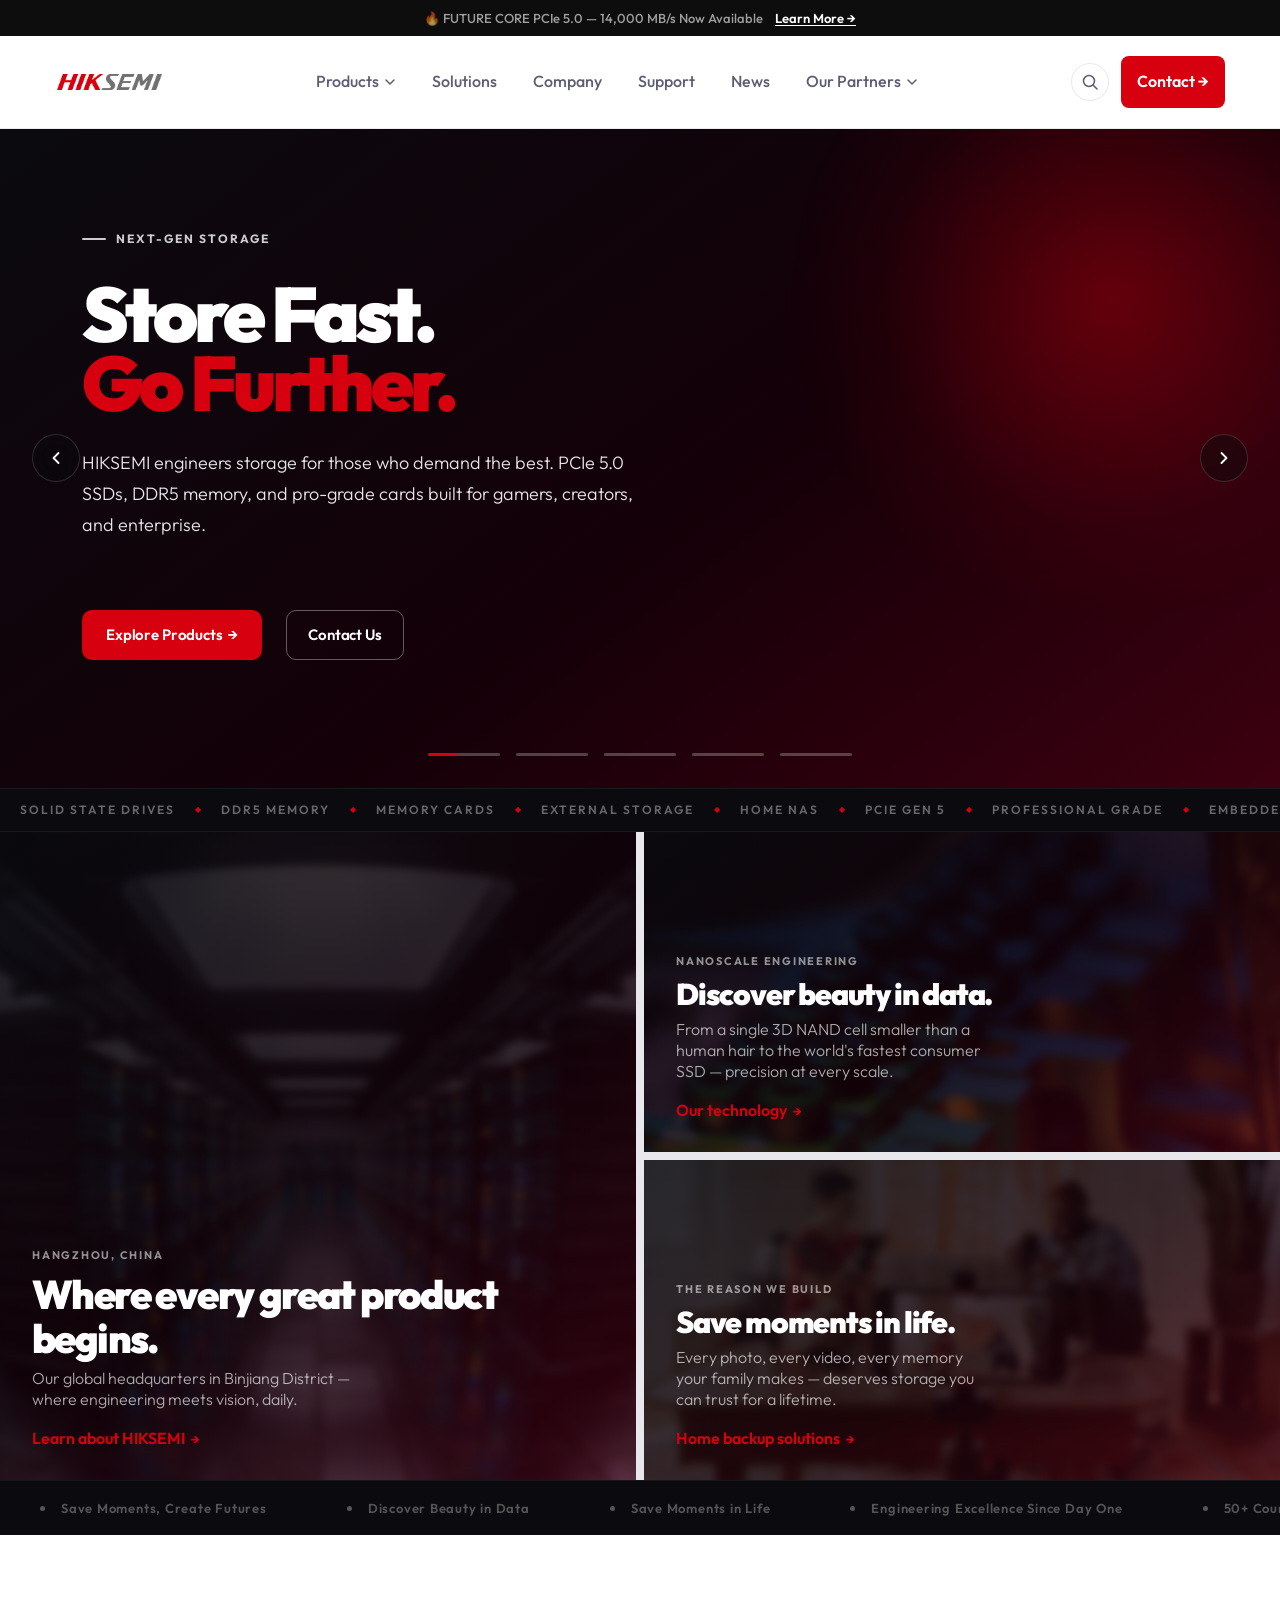
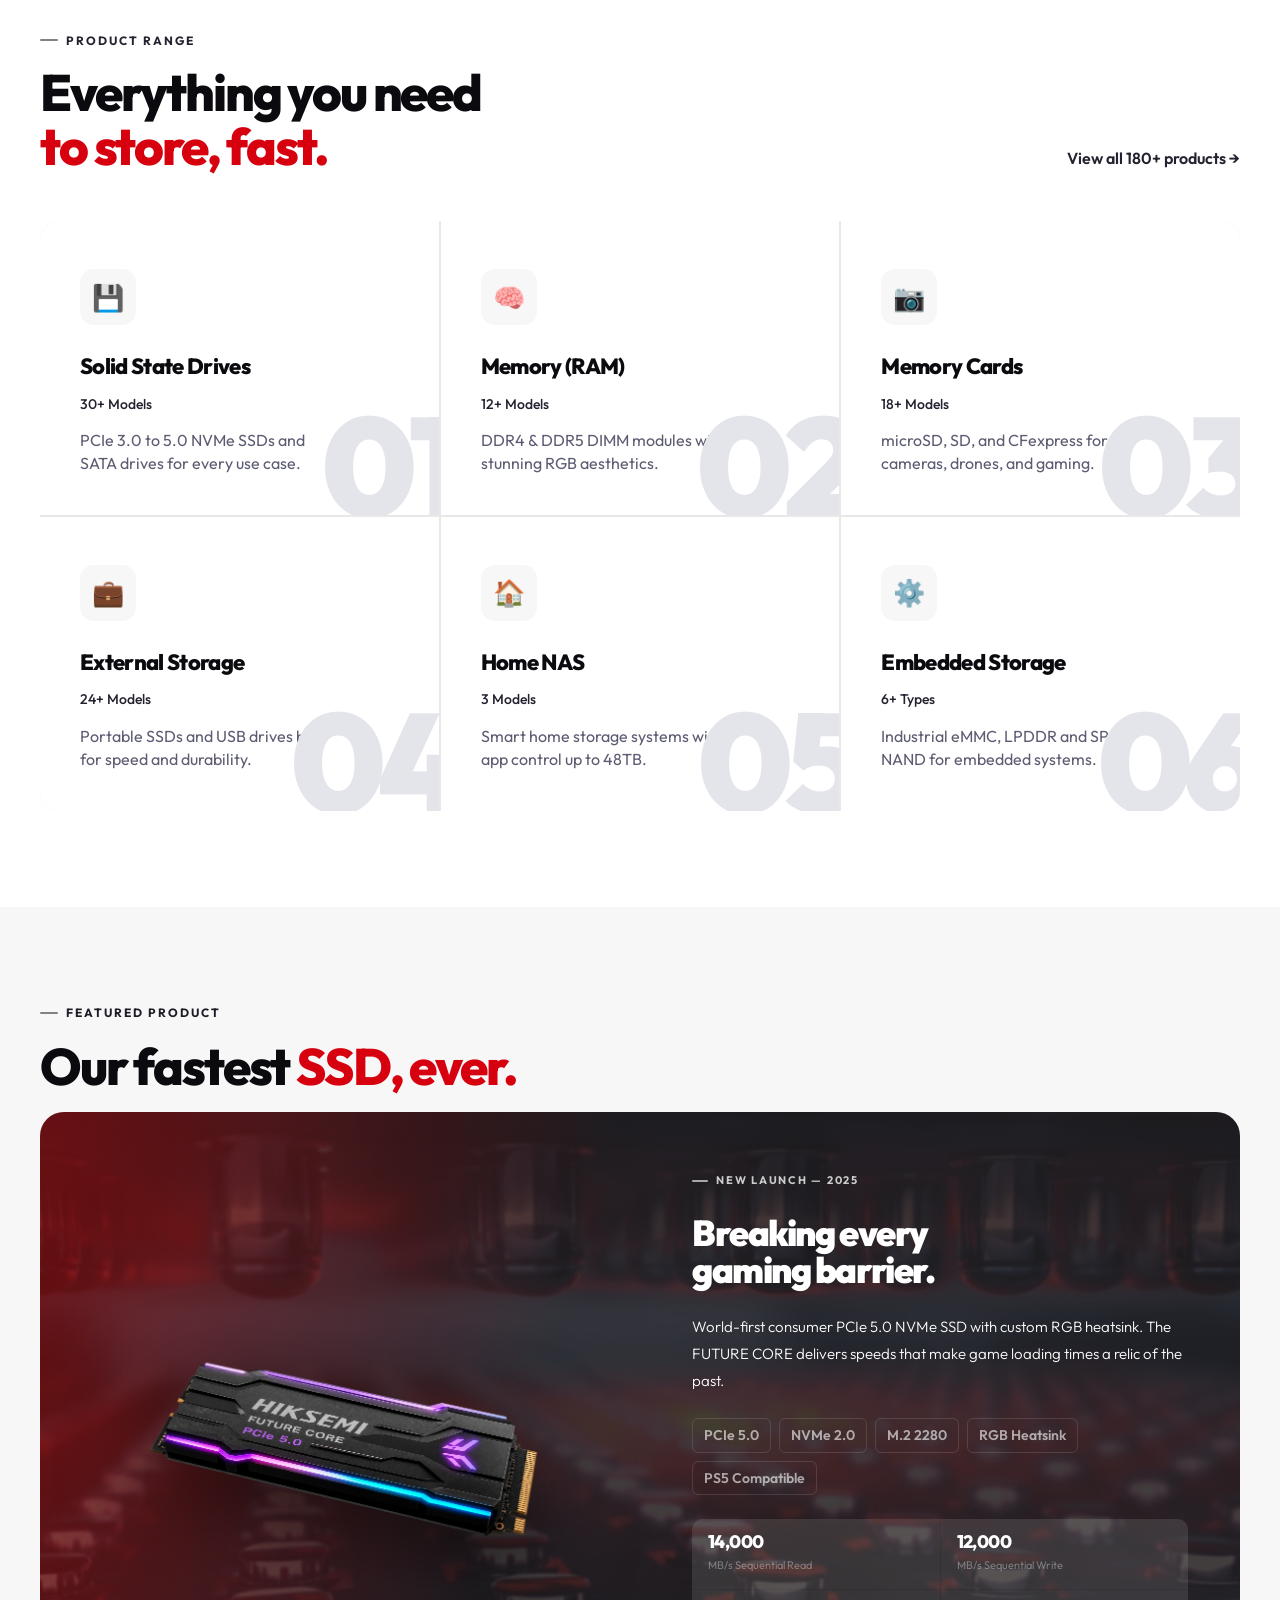
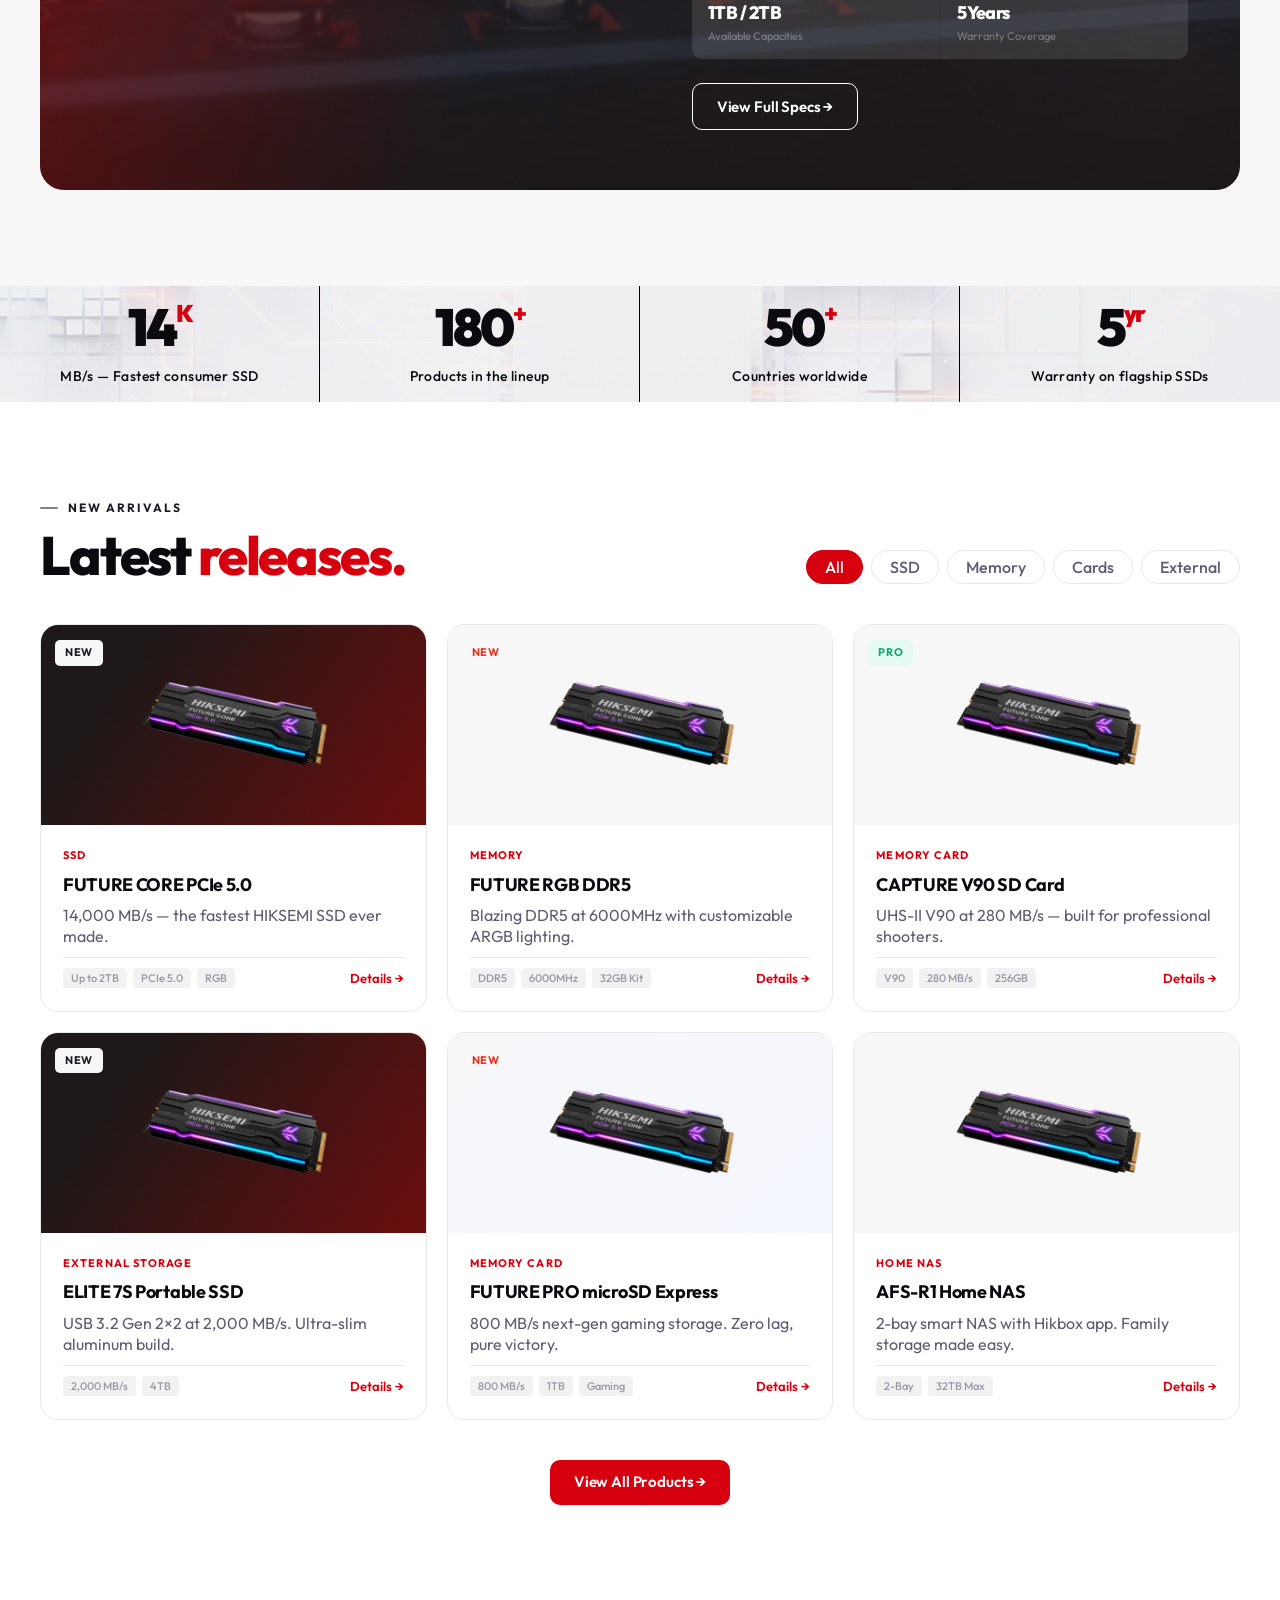
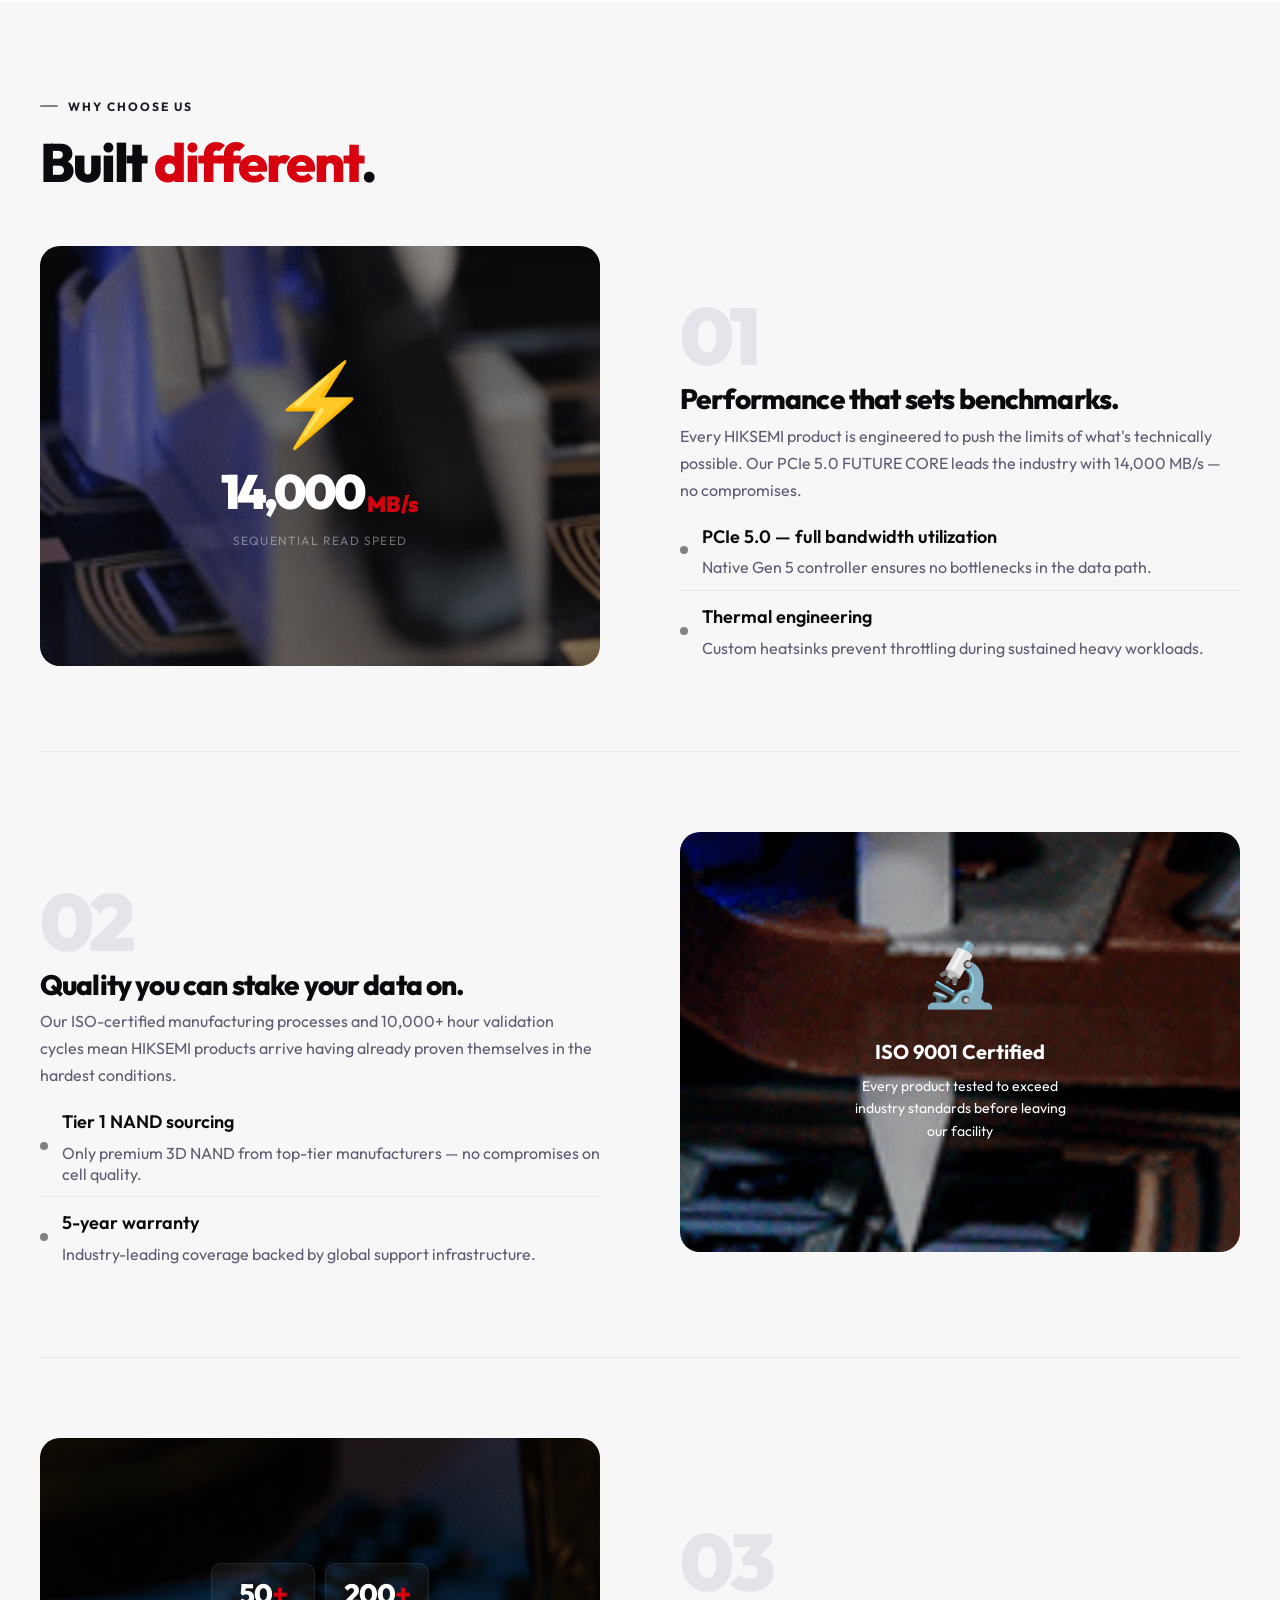
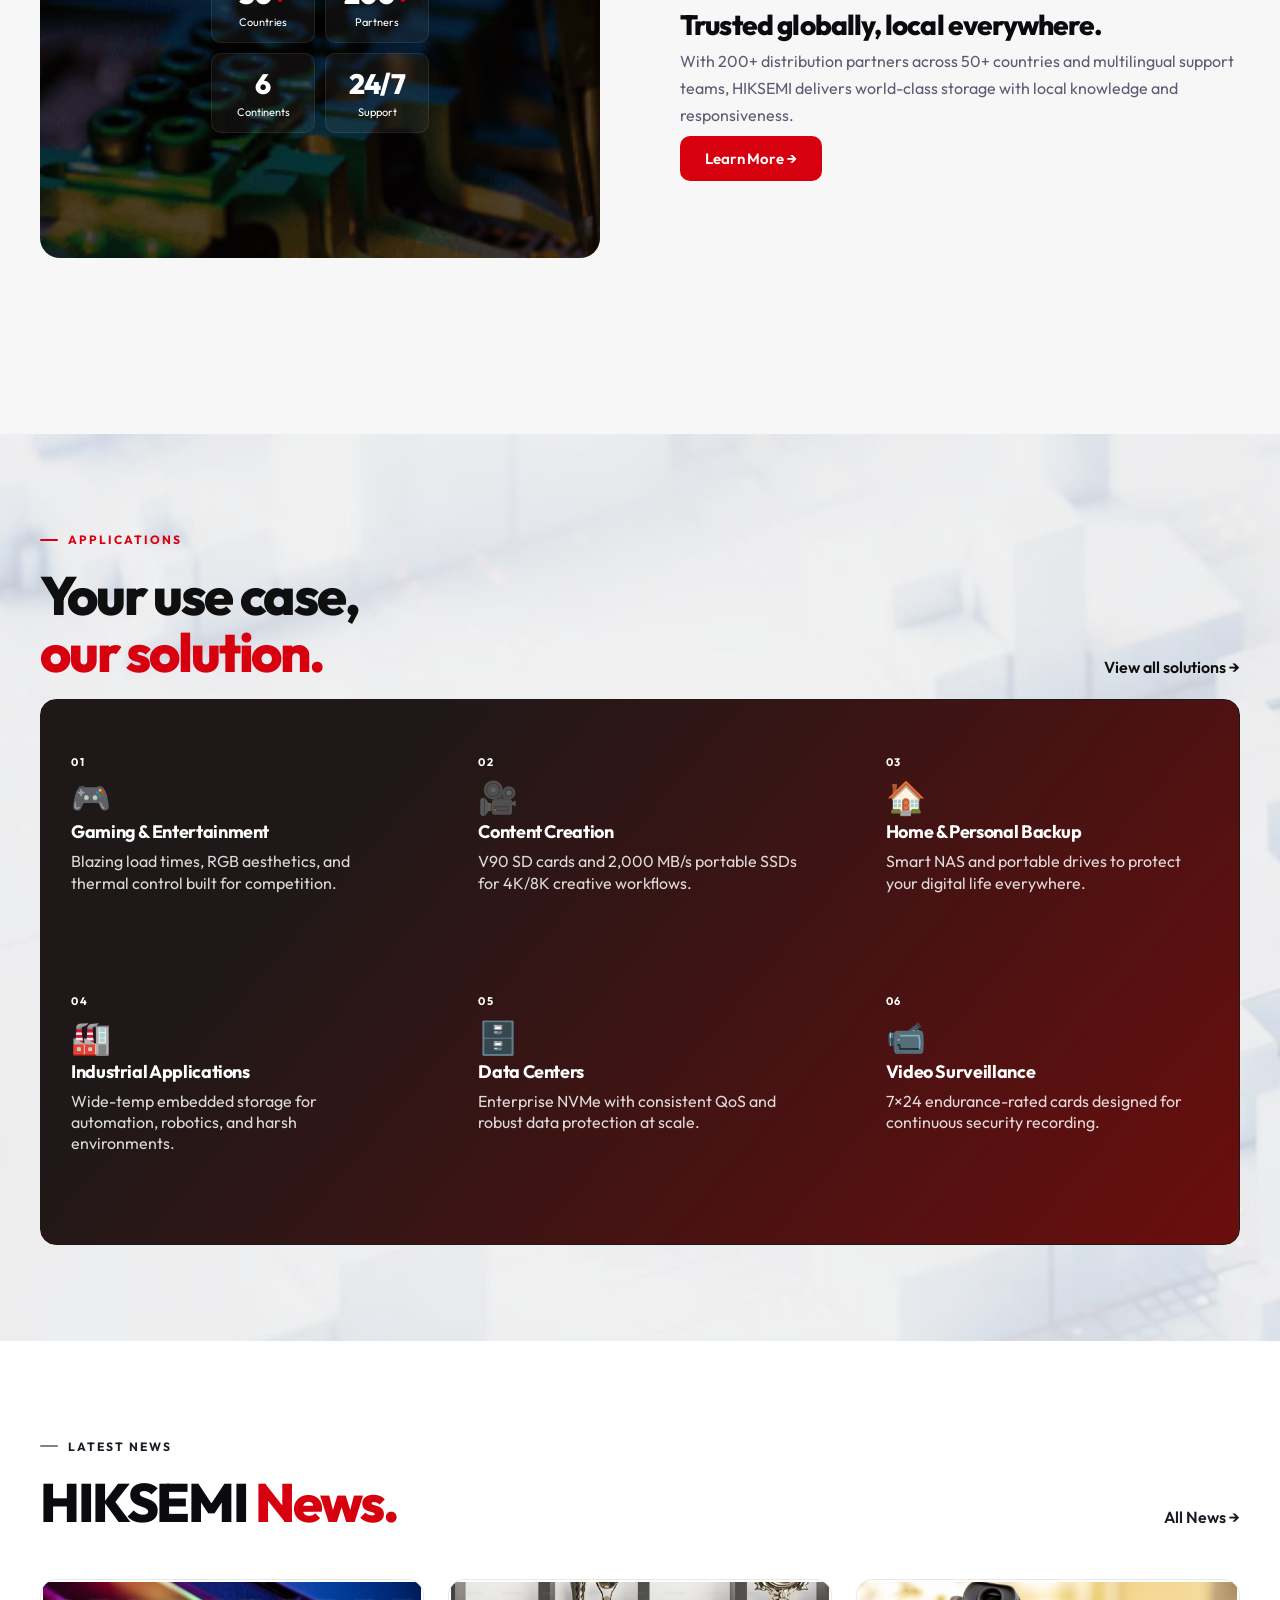
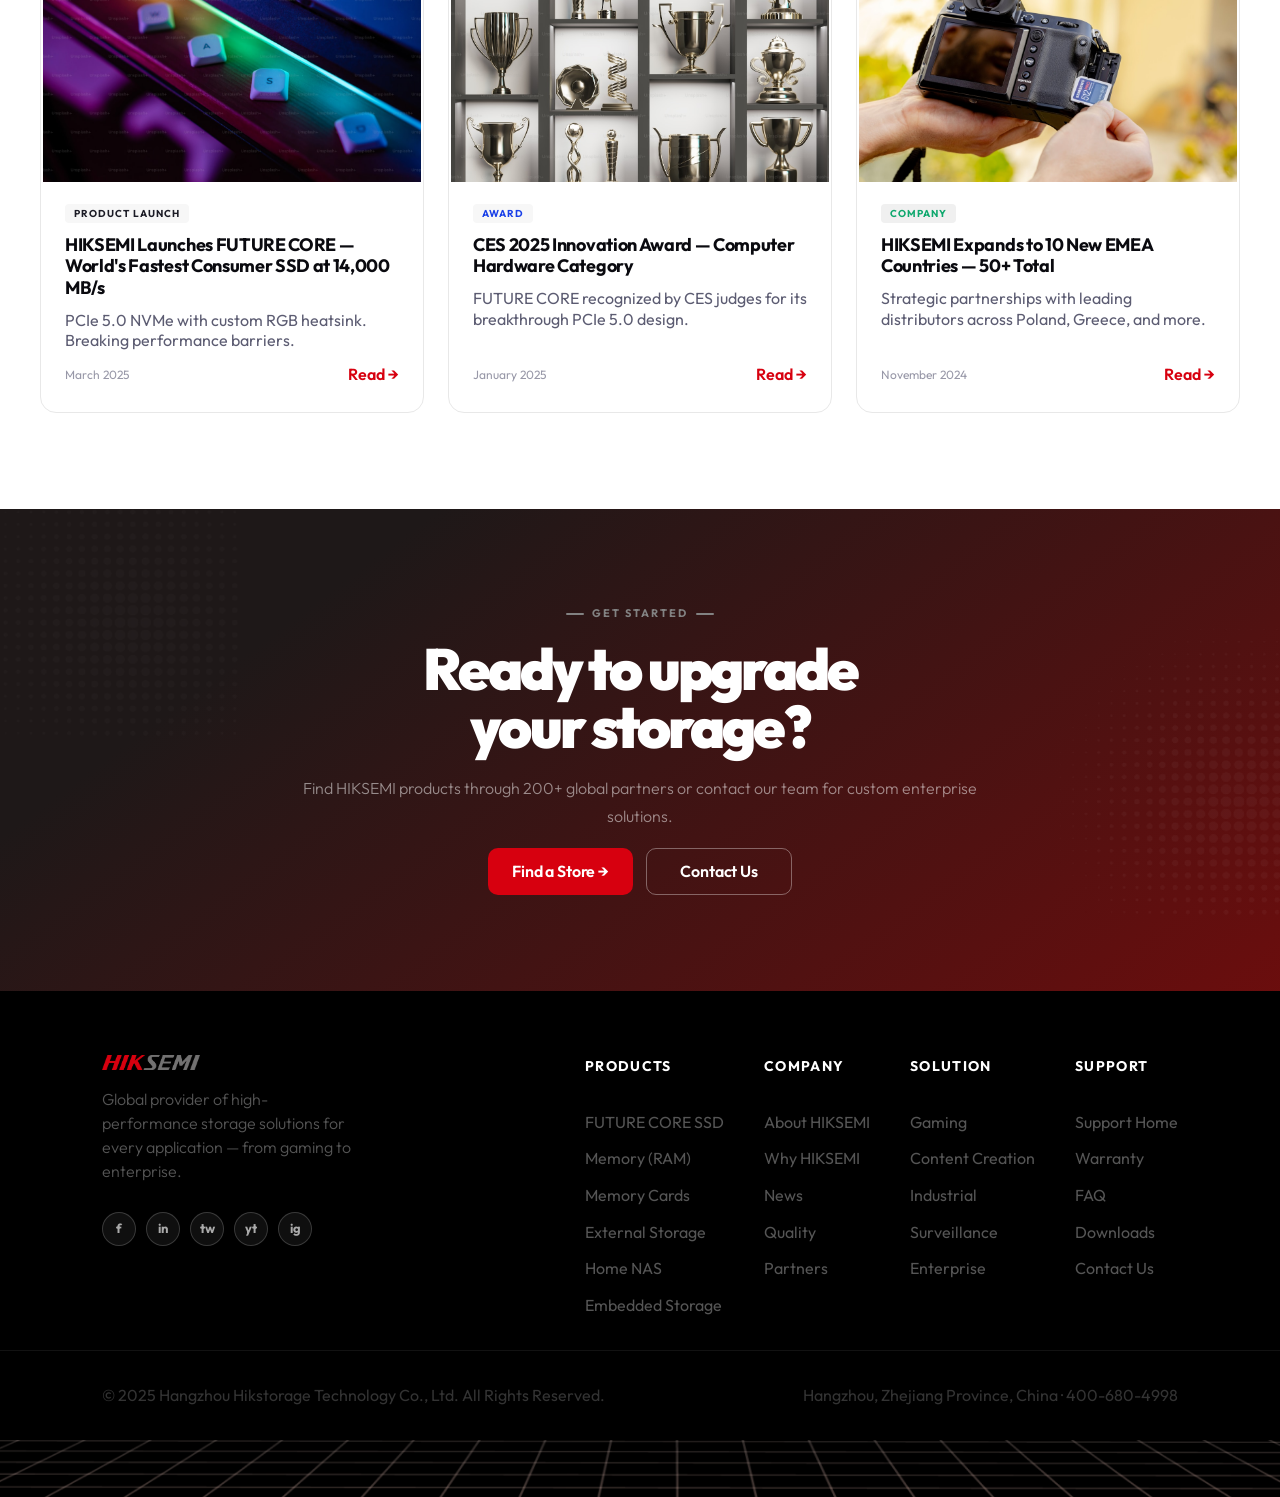
==== commit bd08c887: "Final Edits" ====
--- a/index.html
+++ b/index.html
@@ -136,18 +136,83 @@
       transition: border-color 0.2s, background 0.2s;
     }
     .hero-btn-ghost:hover { border-color: rgba(255,255,255,0.6); background: rgba(255,255,255,0.05); }
-    .hero-dots { display: flex; gap: 16px; align-items: center; position: absolute; bottom: 32px; left: 50%; transform: translateX(-50%) translateY(-500%); z-index: 2; }
+    /* Slider structure */
+    .hero-slider-viewport {
+      flex: 1;
+      overflow: hidden;
+      position: relative;
+      display: flex;
+      flex-direction: column;
+    }
+    .hero-slider-track {
+      display: flex;
+      width: 500%;
+      height: 100%;
+      will-change: transform;
+      transition: transform 0.8s cubic-bezier(0.25, 1, 0.5, 1);
+    }
+
+    /* Navigation arrows */
+    .hero-arrow {
+      position: absolute;
+      top: 50%;
+      transform: translateY(-50%);
+      z-index: 3;
+      width: 48px;
+      height: 48px;
+      border-radius: 50%;
+      border: 1px solid rgba(255,255,255,0.14);
+      background: rgba(10,10,15,0.45);
+      backdrop-filter: blur(10px);
+      -webkit-backdrop-filter: blur(10px);
+      display: flex;
+      align-items: center;
+      justify-content: center;
+      cursor: pointer;
+      transition: background 0.22s, border-color 0.22s, transform 0.22s;
+      flex-shrink: 0;
+    }
+    .hero-arrow:hover {
+      background: rgba(215,0,15,0.22);
+      border-color: rgba(215,0,15,0.45);
+      transform: translateY(-50%) scale(1.08);
+    }
+    .hero-arrow svg { display: block; }
+    .hero-arrow-left  { left: 32px; }
+    .hero-arrow-right { right: 32px; }
+    .hero-slide {
+      width: 20%;
+      flex-shrink: 0;
+      display: flex;
+      flex-direction: column;
+      background:
+        radial-gradient(350px circle at calc(100% - 170px) 170px, rgba(215,0,15,0.22) 0%, transparent 65%),
+        linear-gradient(143deg, #0a0a0f 0%, #140008 55%, #3d0010 100%);
+    }
+
+    /* Indicator dots with progress bars */
+    .hero-dots { display: flex; gap: 16px; align-items: center; position: absolute; bottom: 32px; left: 50%; transform: translateX(-50%); z-index: 2; }
     .hero-dot {
       width: 72px; height: 3px;
       border-radius: 8px;
-      background: #fff;
-      transition: background 0.25s;
+      background: rgba(255,255,255,0.25);
       cursor: pointer;
       border: none;
       padding: 0;
       flex-shrink: 0;
-    }
-    .hero-dot.active { background: #d7000f; }
+      position: relative;
+      overflow: hidden;
+    }
+    .hero-dot.active { background: rgba(255,255,255,0.25); }
+    .hero-dot-progress {
+      position: absolute;
+      top: 0; left: 0;
+      width: 0%;
+      height: 100%;
+      background: #d7000f;
+      border-radius: 8px;
+      pointer-events: none;
+    }
 
     /* Hero visual */
     .hero-visual { flex: 1; display: flex; align-items: center; justify-content: center; position: relative; }
@@ -1309,9 +1374,9 @@
         </div>
       </div>
       <div class="nav-actions">
-        <button class="nav-search-btn" aria-label="Search">
+        <a href="search.html" class="nav-search-btn" aria-label="Search">
           <svg width="18" height="18" viewBox="0 0 18 18" fill="none"><circle cx="8" cy="8" r="5.5" stroke="#5c5c72" stroke-width="1.5"/><path d="M12.5 12.5L16 16" stroke="#5c5c72" stroke-width="1.5" stroke-linecap="round"/></svg>
-        </button>
+        </a>
         <a href="contact.html" class="nav-contact-btn">Contact &#8594;</a>
       </div>
     </div>
@@ -1319,34 +1384,159 @@
 
   <!-- ============ HERO ============ -->
   <section class="hero">
-    <div class="hero-inner">
-      <div class="hero-content">
-        <div class="hero-eyebrow">
-          <span class="hero-eyebrow-line"></span>
-          <span class="hero-eyebrow-text">Next-Gen Storage</span>
-        </div>
-        <h1 class="hero-h1">
-          <span class="line1">Store Fast.</span>
-          <span class="line2">Go Further.</span>
-        </h1>
-        <p class="hero-desc">HIKSEMI engineers storage for those who demand the best. PCIe 5.0 SSDs, DDR5 memory, and pro-grade cards built for gamers, creators, and enterprise.</p>
-        <div class="hero-btns">
-          <a href="products.html" class="hero-btn-primary">Explore Products &nbsp;→</a>
-          <a href="contact.html" class="hero-btn-ghost">Contact Us</a>
-        </div>
-      </div>
-      <div class="hero-visual">
-        <video class="hero-video" autoplay muted loop playsinline>
-          <source src="images/hero-video.mp4" type="video/mp4">
-        </video>
+    <div class="hero-slider-viewport">
+      <div class="hero-slider-track" id="heroTrack">
+
+        <!-- Slide 1 -->
+        <div class="hero-slide">
+          <div class="hero-inner">
+            <div class="hero-content">
+              <div class="hero-eyebrow">
+                <span class="hero-eyebrow-line"></span>
+                <span class="hero-eyebrow-text">Next-Gen Storage</span>
+              </div>
+              <h1 class="hero-h1">
+                <span class="line1">Store Fast.</span>
+                <span class="line2">Go Further.</span>
+              </h1>
+              <p class="hero-desc">HIKSEMI engineers storage for those who demand the best. PCIe 5.0 SSDs, DDR5 memory, and pro-grade cards built for gamers, creators, and enterprise.</p>
+              <div class="hero-btns">
+                <a href="products.html" class="hero-btn-primary">Explore Products &nbsp;→</a>
+                <a href="contact.html" class="hero-btn-ghost">Contact Us</a>
+              </div>
+            </div>
+            <div class="hero-visual">
+              <video class="hero-video" autoplay muted loop playsinline>
+                <source src="images/hero-video.mp4" type="video/mp4">
+              </video>
+            </div>
+          </div>
+        </div>
+
+        <!-- Slide 2 -->
+        <div class="hero-slide">
+          <div class="hero-inner">
+            <div class="hero-content">
+              <div class="hero-eyebrow">
+                <span class="hero-eyebrow-line"></span>
+                <span class="hero-eyebrow-text">PCIe Gen 5 — 2025</span>
+              </div>
+              <h1 class="hero-h1">
+                <span class="line1">14,000 MB/s.</span>
+                <span class="line2">No Limits.</span>
+              </h1>
+              <p class="hero-desc">The FUTURE CORE redefines what an SSD can do. Engineered with a custom Gen 5 controller and RGB heatsink for peak, sustained performance.</p>
+              <div class="hero-btns">
+                <a href="product-details.html" class="hero-btn-primary">View FUTURE CORE &nbsp;→</a>
+                <a href="products.html" class="hero-btn-ghost">All SSDs</a>
+              </div>
+            </div>
+            <div class="hero-visual">
+              <video class="hero-video" autoplay muted loop playsinline>
+                <source src="images/hero-video.mp4" type="video/mp4">
+              </video>
+            </div>
+          </div>
+        </div>
+
+        <!-- Slide 3 -->
+        <div class="hero-slide">
+          <div class="hero-inner">
+            <div class="hero-content">
+              <div class="hero-eyebrow">
+                <span class="hero-eyebrow-line"></span>
+                <span class="hero-eyebrow-text">DDR5 Memory</span>
+              </div>
+              <h1 class="hero-h1">
+                <span class="line1">Memory.</span>
+                <span class="line2">Elevated.</span>
+              </h1>
+              <p class="hero-desc">HIKSEMI DDR5 at 6000MHz — with precision XMP tuning and ARGB lighting that matches any build. Engineered for overclockers and creators alike.</p>
+              <div class="hero-btns">
+                <a href="products.html" class="hero-btn-primary">Explore Memory &nbsp;→</a>
+                <a href="contact.html" class="hero-btn-ghost">Contact Us</a>
+              </div>
+            </div>
+            <div class="hero-visual">
+              <video class="hero-video" autoplay muted loop playsinline>
+                <source src="images/hero-video.mp4" type="video/mp4">
+              </video>
+            </div>
+          </div>
+        </div>
+
+        <!-- Slide 4 -->
+        <div class="hero-slide">
+          <div class="hero-inner">
+            <div class="hero-content">
+              <div class="hero-eyebrow">
+                <span class="hero-eyebrow-line"></span>
+                <span class="hero-eyebrow-text">Pro Memory Cards</span>
+              </div>
+              <h1 class="hero-h1">
+                <span class="line1">Capture</span>
+                <span class="line2">Everything.</span>
+              </h1>
+              <p class="hero-desc">V90 SD cards and CFexpress at 280 MB/s — built for 8K RAW video, drone footage, and burst photography at the absolute limit of the format.</p>
+              <div class="hero-btns">
+                <a href="products.html" class="hero-btn-primary">View Cards &nbsp;→</a>
+                <a href="contact.html" class="hero-btn-ghost">Contact Us</a>
+              </div>
+            </div>
+            <div class="hero-visual">
+              <video class="hero-video" autoplay muted loop playsinline>
+                <source src="images/hero-video.mp4" type="video/mp4">
+              </video>
+            </div>
+          </div>
+        </div>
+
+        <!-- Slide 5 -->
+        <div class="hero-slide">
+          <div class="hero-inner">
+            <div class="hero-content">
+              <div class="hero-eyebrow">
+                <span class="hero-eyebrow-line"></span>
+                <span class="hero-eyebrow-text">5-Year Warranty</span>
+              </div>
+              <h1 class="hero-h1">
+                <span class="line1">Built to</span>
+                <span class="line2">Last.</span>
+              </h1>
+              <p class="hero-desc">ISO-certified manufacturing, Tier 1 NAND, and 10,000+ hour validation cycles. Every HIKSEMI product is engineered to outlast and outperform the competition.</p>
+              <div class="hero-btns">
+                <a href="company.html" class="hero-btn-primary">Our Quality &nbsp;→</a>
+                <a href="support.html" class="hero-btn-ghost">Warranty Info</a>
+              </div>
+            </div>
+            <div class="hero-visual">
+              <video class="hero-video" autoplay muted loop playsinline>
+                <source src="images/hero-video.mp4" type="video/mp4">
+              </video>
+            </div>
+          </div>
+        </div>
+
       </div>
     </div>
-    <div class="hero-dots">
-      <button class="hero-dot active"></button>
-      <button class="hero-dot"></button>
-      <button class="hero-dot"></button>
-      <button class="hero-dot"></button>
-      <button class="hero-dot"></button>
+
+    <button class="hero-arrow hero-arrow-left" id="heroArrowLeft" aria-label="Previous slide">
+      <svg width="20" height="20" viewBox="0 0 24 24" fill="none" aria-hidden="true">
+        <path d="M15 18L9 12L15 6" stroke="#ffffff" stroke-width="2.2" stroke-linecap="round" stroke-linejoin="round"/>
+      </svg>
+    </button>
+    <button class="hero-arrow hero-arrow-right" id="heroArrowRight" aria-label="Next slide">
+      <svg width="20" height="20" viewBox="0 0 24 24" fill="none" aria-hidden="true">
+        <path d="M9 18L15 12L9 6" stroke="#ffffff" stroke-width="2.2" stroke-linecap="round" stroke-linejoin="round"/>
+      </svg>
+    </button>
+
+    <div class="hero-dots" id="heroDots">
+      <button class="hero-dot"><span class="hero-dot-progress"></span></button>
+      <button class="hero-dot"><span class="hero-dot-progress"></span></button>
+      <button class="hero-dot"><span class="hero-dot-progress"></span></button>
+      <button class="hero-dot"><span class="hero-dot-progress"></span></button>
+      <button class="hero-dot"><span class="hero-dot-progress"></span></button>
     </div>
   </section>
 
@@ -2061,13 +2251,71 @@
   </footer>
 
   <script>
-    document.querySelectorAll('.hero-dot').forEach((dot, i) => {
-      dot.addEventListener('click', () => {
-        document.querySelectorAll('.hero-dot').forEach(d => d.classList.remove('active'));
-        dot.classList.add('active');
+    /* ── Hero slider engine ── */
+    (function () {
+      const TOTAL      = 5;
+      const DURATION   = 8000;
+      const track      = document.getElementById('heroTrack');
+      const dotsWrap   = document.getElementById('heroDots');
+      const arrowLeft  = document.getElementById('heroArrowLeft');
+      const arrowRight = document.getElementById('heroArrowRight');
+      const dots       = document.querySelectorAll('.hero-dot');
+      const bars       = document.querySelectorAll('.hero-dot-progress');
+      let current = 0, elapsed = 0, lastTs = null, rafId = null;
+
+      function goTo(index) {
+        if (rafId) { cancelAnimationFrame(rafId); rafId = null; }
+        elapsed = 0;
+        lastTs  = null;
+        bars.forEach(b => b.style.width = '0%');
+        dots.forEach(d => d.classList.remove('active'));
+        current = ((index % TOTAL) + TOTAL) % TOTAL;
+        track.style.transform = 'translateX(-' + (current * (100 / TOTAL)) + '%)';
+        dots[current].classList.add('active');
+        rafId = requestAnimationFrame(tick);
+      }
+
+      function tick(ts) {
+        if (lastTs !== null) elapsed += ts - lastTs;
+        lastTs = ts;
+        var pct = Math.min(elapsed / DURATION, 1);
+        bars[current].style.width = (pct * 100) + '%';
+        if (pct < 1) {
+          rafId = requestAnimationFrame(tick);
+        } else {
+          goTo(current + 1);
+        }
+      }
+
+      function pauseSlider() {
+        if (rafId) { cancelAnimationFrame(rafId); rafId = null; }
+      }
+
+      function resumeSlider() {
+        if (!rafId) {
+          lastTs = null;
+          rafId  = requestAnimationFrame(tick);
+        }
+      }
+
+      /* Pause on hover of dots and arrows */
+      [dotsWrap, arrowLeft, arrowRight].forEach(function (el) {
+        el.addEventListener('mouseenter', pauseSlider);
+        el.addEventListener('mouseleave', resumeSlider);
       });
-    });
-
+
+      /* Arrow navigation */
+      arrowLeft.addEventListener('click',  function () { goTo(current - 1); });
+      arrowRight.addEventListener('click', function () { goTo(current + 1); });
+
+      dots.forEach(function (dot, i) {
+        dot.addEventListener('click', function () { goTo(i); });
+      });
+
+      goTo(0);
+    })();
+
+    /* ── Filter tabs ── */
     document.querySelectorAll('.filter-tab').forEach(tab => {
       tab.addEventListener('click', () => {
         document.querySelectorAll('.filter-tab').forEach(t => t.classList.remove('active'));
@@ -2076,5 +2324,6 @@
     });
   </script>
 
+  <script src="js/search.js"></script>
 </body>
 </html>
--- a/css/styles.css
+++ b/css/styles.css
@@ -641,6 +641,15 @@
 }
 .nav-link .chev { width: 12px; height: 12px; transition: transform 0.2s; }
 .nav-item:hover .chev { transform: rotate(180deg); }
+/* Bridge the gap between nav link and dropdown so the hover state doesn't break mid-travel */
+.nav-item::after {
+  content: '';
+  position: absolute;
+  bottom: -12px;
+  left: 0;
+  right: 0;
+  height: 12px;
+}
 
 /* Mega menu */
 .mega-menu {
@@ -1096,3 +1105,199 @@
   .nav-wrap     { padding: 16px 24px; }
   .footer-cols  { gap: 24px; }
 }
+
+/* =============================================
+   SEARCH OVERLAY
+============================================= */
+.srch-ov {
+  position: fixed;
+  inset: 0;
+  z-index: 9999;
+  display: flex;
+  justify-content: center;
+  padding: 72px 20px 40px;
+  opacity: 0;
+  pointer-events: none;
+  transition: opacity 0.18s ease;
+}
+.srch-ov.open {
+  opacity: 1;
+  pointer-events: all;
+}
+.srch-ov-backdrop {
+  position: fixed;
+  inset: 0;
+  background: rgba(10, 10, 15, 0.82);
+  backdrop-filter: blur(6px);
+  -webkit-backdrop-filter: blur(6px);
+}
+.srch-ov-panel {
+  position: relative;
+  width: 100%;
+  max-width: 680px;
+  max-height: calc(100vh - 130px);
+  background: #fff;
+  border-radius: 18px;
+  box-shadow: 0 32px 96px rgba(0, 0, 0, 0.4);
+  display: flex;
+  flex-direction: column;
+  overflow: hidden;
+  transform: translateY(-18px) scale(0.97);
+  transition: transform 0.18s ease;
+  align-self: flex-start;
+}
+.srch-ov.open .srch-ov-panel {
+  transform: translateY(0) scale(1);
+}
+.srch-ov-top {
+  display: flex;
+  align-items: center;
+  gap: 12px;
+  padding: 0 18px;
+  height: 60px;
+  border-bottom: 1px solid #ebebeb;
+  flex-shrink: 0;
+}
+.srch-ov-icon { color: #b0b0be; display: flex; flex-shrink: 0; }
+.srch-ov-field {
+  flex: 1;
+  border: none;
+  outline: none;
+  font-family: 'Outfit', sans-serif;
+  font-size: 16px;
+  font-weight: 400;
+  color: #0a0a0f;
+  background: transparent;
+  min-width: 0;
+}
+.srch-ov-field::placeholder { color: #c0c0cc; }
+.srch-ov-esc {
+  flex-shrink: 0;
+  background: #f2f2f5;
+  border: 1px solid #e4e4eb;
+  border-radius: 6px;
+  padding: 3px 8px;
+  font-family: 'Outfit', sans-serif;
+  font-size: 11px;
+  font-weight: 600;
+  color: #9898a8;
+  cursor: pointer;
+  transition: background 0.15s;
+}
+.srch-ov-esc:hover { background: #e4e4eb; color: #5c5c72; }
+.srch-ov-body {
+  overflow-y: auto;
+  overscroll-behavior: contain;
+  flex: 1;
+}
+.srch-ov-body::-webkit-scrollbar { width: 4px; }
+.srch-ov-body::-webkit-scrollbar-thumb { background: #e4e4eb; border-radius: 4px; }
+.srch-ov-footer {
+  display: flex;
+  align-items: center;
+  justify-content: space-between;
+  gap: 8px;
+  padding: 9px 18px;
+  border-top: 1px solid #ebebeb;
+  flex-shrink: 0;
+}
+.srch-ov-hint {
+  font-size: 11px;
+  color: #c0c0cc;
+  display: flex;
+  align-items: center;
+  gap: 6px;
+  flex-wrap: wrap;
+}
+.srch-ov-hint kbd {
+  display: inline-flex;
+  align-items: center;
+  justify-content: center;
+  min-width: 20px;
+  height: 16px;
+  padding: 0 4px;
+  background: #f2f2f5;
+  border: 1px solid #e4e4eb;
+  border-radius: 4px;
+  font-size: 10px;
+  font-family: inherit;
+  color: #9898a8;
+}
+.srch-ov-count { font-size: 11px; color: #c0c0cc; white-space: nowrap; }
+.srch-ov-section { padding: 14px 18px 6px; }
+.srch-ov-section-label {
+  font-size: 10px;
+  font-weight: 700;
+  letter-spacing: 1.5px;
+  text-transform: uppercase;
+  color: #b0b0be;
+  margin-bottom: 10px;
+}
+.srch-ov-tags {
+  display: flex;
+  gap: 6px;
+  flex-wrap: wrap;
+  padding: 0 18px 14px;
+  border-bottom: 1px solid #f2f2f5;
+}
+.srch-ov-tag {
+  display: inline-flex;
+  align-items: center;
+  height: 26px;
+  padding: 0 10px;
+  border: 1px solid #e4e4eb;
+  border-radius: 99px;
+  font-size: 12px;
+  font-weight: 500;
+  color: #5c5c72;
+  cursor: pointer;
+  background: none;
+  font-family: 'Outfit', sans-serif;
+  transition: border-color 0.15s, color 0.15s, background 0.15s;
+  white-space: nowrap;
+}
+.srch-ov-tag:hover { border-color: #d7000f; color: #d7000f; background: rgba(215,0,15,0.04); }
+.srch-ov-row {
+  display: flex;
+  align-items: center;
+  gap: 12px;
+  padding: 10px 18px;
+  text-decoration: none;
+  transition: background 0.1s;
+}
+.srch-ov-row:hover,
+.srch-ov-row.focused { background: #f7f7f9; }
+.srch-ov-row-icon {
+  width: 36px; height: 36px;
+  border-radius: 8px;
+  background: #f2f2f5;
+  display: flex;
+  align-items: center;
+  justify-content: center;
+  font-size: 16px;
+  flex-shrink: 0;
+}
+.srch-ov-row-body { flex: 1; display: flex; flex-direction: column; gap: 1px; min-width: 0; }
+.srch-ov-row-title {
+  font-size: 14px; font-weight: 600; color: #0a0a0f;
+  white-space: nowrap; overflow: hidden; text-overflow: ellipsis;
+}
+.srch-ov-row-sub {
+  font-size: 12px; color: #9898a8;
+  white-space: nowrap; overflow: hidden; text-overflow: ellipsis;
+}
+.srch-ov-row-badge {
+  font-size: 10px; font-weight: 700; letter-spacing: 0.8px;
+  text-transform: uppercase; color: #b0b0be; flex-shrink: 0;
+}
+.srch-ov-row-badge.product { color: #d7000f; }
+.srch-ov-empty {
+  padding: 52px 18px;
+  text-align: center;
+}
+.srch-ov-empty-icon { font-size: 36px; margin-bottom: 12px; opacity: 0.6; }
+.srch-ov-empty-title { font-size: 15px; font-weight: 700; color: #0a0a0f; margin-bottom: 6px; }
+.srch-ov-empty-sub { font-size: 13px; color: #9898a8; }
+.srch-ov-divider { height: 1px; background: #f2f2f5; margin: 4px 0; }
+
+body.srch-open { overflow: hidden; }
